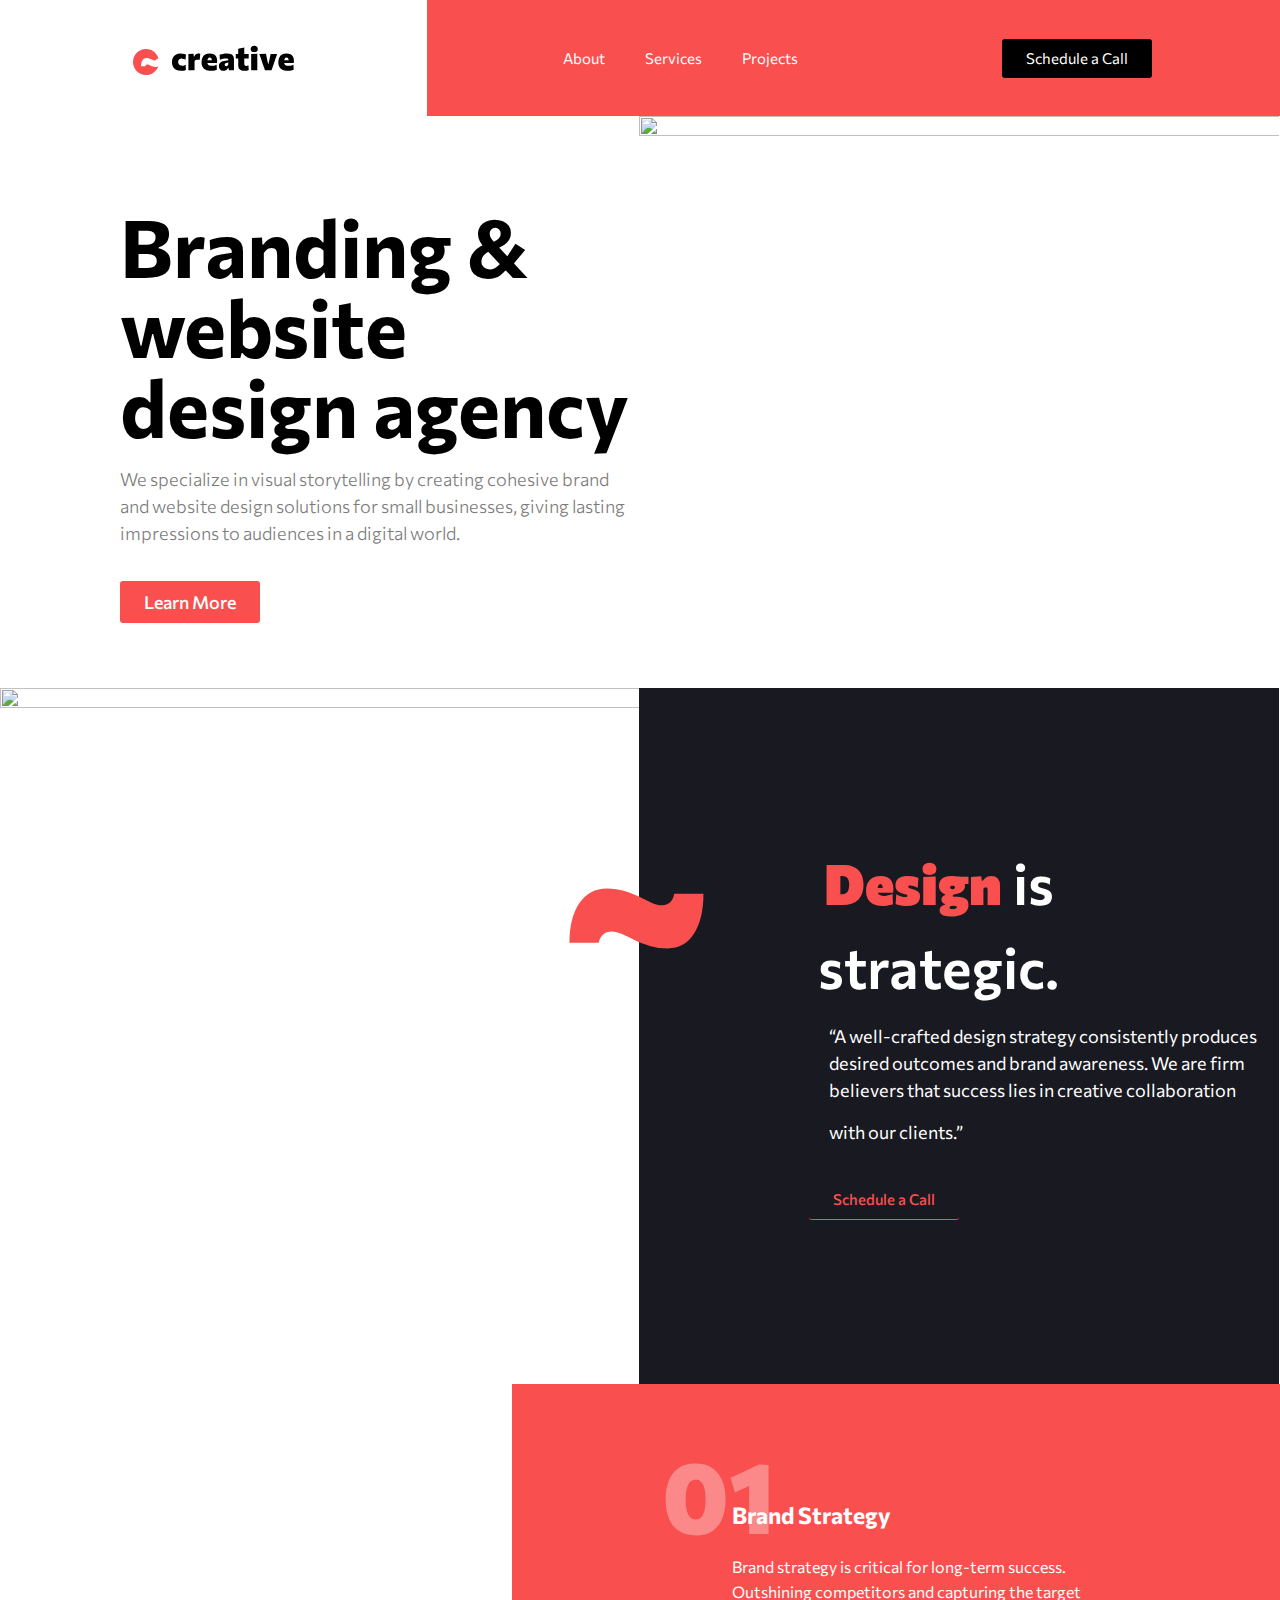
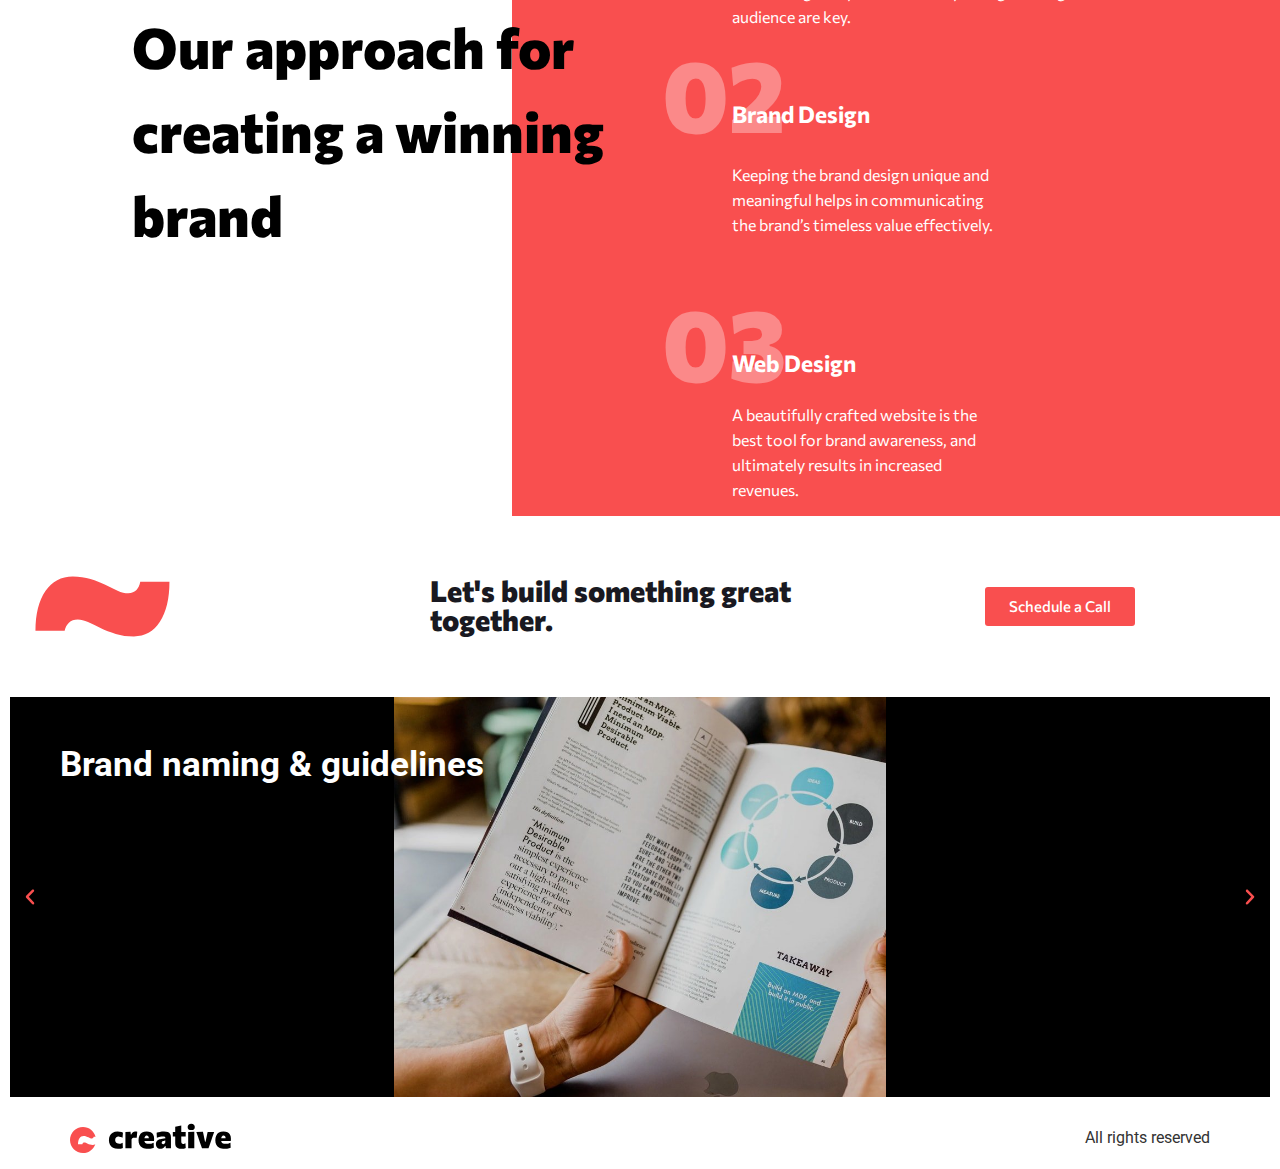
==== index.html @ 2234575d "Figma to WP" ====
<!doctype html>
<html lang="en-US">

<!-- Mirrored from creative.pulseglint.com/ by HTTrack Website Copier/3.x [XR&CO'2014], Mon, 25 Nov 2024 12:43:26 GMT -->
<!-- Added by HTTrack --><meta http-equiv="content-type" content="text/html;charset=UTF-8" /><!-- /Added by HTTrack -->
<head>
	<meta charset="UTF-8">
	<meta name="viewport" content="width=device-width, initial-scale=1">
	<link rel="profile" href="https://gmpg.org/xfn/11">
	<title>Creative</title>
<meta name='robots' content='max-image-preview:large' />
	<style>img:is([sizes="auto" i], [sizes^="auto," i]) { contain-intrinsic-size: 3000px 1500px }</style>
	<link rel="alternate" type="application/rss+xml" title="Creative &raquo; Feed" href="feed/index.html" />
<link rel="alternate" type="application/rss+xml" title="Creative &raquo; Comments Feed" href="comments/feed/index.html" />
<script>
window._wpemojiSettings = {"baseUrl":"https:\/\/s.w.org\/images\/core\/emoji\/15.0.3\/72x72\/","ext":".png","svgUrl":"https:\/\/s.w.org\/images\/core\/emoji\/15.0.3\/svg\/","svgExt":".svg","source":{"concatemoji":"https:\/\/creative.pulseglint.com\/wp-includes\/js\/wp-emoji-release.min.js?ver=6.7.1"}};
/*! This file is auto-generated */
!function(i,n){var o,s,e;function c(e){try{var t={supportTests:e,timestamp:(new Date).valueOf()};sessionStorage.setItem(o,JSON.stringify(t))}catch(e){}}function p(e,t,n){e.clearRect(0,0,e.canvas.width,e.canvas.height),e.fillText(t,0,0);var t=new Uint32Array(e.getImageData(0,0,e.canvas.width,e.canvas.height).data),r=(e.clearRect(0,0,e.canvas.width,e.canvas.height),e.fillText(n,0,0),new Uint32Array(e.getImageData(0,0,e.canvas.width,e.canvas.height).data));return t.every(function(e,t){return e===r[t]})}function u(e,t,n){switch(t){case"flag":return n(e,"\ud83c\udff3\ufe0f\u200d\u26a7\ufe0f","\ud83c\udff3\ufe0f\u200b\u26a7\ufe0f")?!1:!n(e,"\ud83c\uddfa\ud83c\uddf3","\ud83c\uddfa\u200b\ud83c\uddf3")&&!n(e,"\ud83c\udff4\udb40\udc67\udb40\udc62\udb40\udc65\udb40\udc6e\udb40\udc67\udb40\udc7f","\ud83c\udff4\u200b\udb40\udc67\u200b\udb40\udc62\u200b\udb40\udc65\u200b\udb40\udc6e\u200b\udb40\udc67\u200b\udb40\udc7f");case"emoji":return!n(e,"\ud83d\udc26\u200d\u2b1b","\ud83d\udc26\u200b\u2b1b")}return!1}function f(e,t,n){var r="undefined"!=typeof WorkerGlobalScope&&self instanceof WorkerGlobalScope?new OffscreenCanvas(300,150):i.createElement("canvas"),a=r.getContext("2d",{willReadFrequently:!0}),o=(a.textBaseline="top",a.font="600 32px Arial",{});return e.forEach(function(e){o[e]=t(a,e,n)}),o}function t(e){var t=i.createElement("script");t.src=e,t.defer=!0,i.head.appendChild(t)}"undefined"!=typeof Promise&&(o="wpEmojiSettingsSupports",s=["flag","emoji"],n.supports={everything:!0,everythingExceptFlag:!0},e=new Promise(function(e){i.addEventListener("DOMContentLoaded",e,{once:!0})}),new Promise(function(t){var n=function(){try{var e=JSON.parse(sessionStorage.getItem(o));if("object"==typeof e&&"number"==typeof e.timestamp&&(new Date).valueOf()<e.timestamp+604800&&"object"==typeof e.supportTests)return e.supportTests}catch(e){}return null}();if(!n){if("undefined"!=typeof Worker&&"undefined"!=typeof OffscreenCanvas&&"undefined"!=typeof URL&&URL.createObjectURL&&"undefined"!=typeof Blob)try{var e="postMessage("+f.toString()+"("+[JSON.stringify(s),u.toString(),p.toString()].join(",")+"));",r=new Blob([e],{type:"text/javascript"}),a=new Worker(URL.createObjectURL(r),{name:"wpTestEmojiSupports"});return void(a.onmessage=function(e){c(n=e.data),a.terminate(),t(n)})}catch(e){}c(n=f(s,u,p))}t(n)}).then(function(e){for(var t in e)n.supports[t]=e[t],n.supports.everything=n.supports.everything&&n.supports[t],"flag"!==t&&(n.supports.everythingExceptFlag=n.supports.everythingExceptFlag&&n.supports[t]);n.supports.everythingExceptFlag=n.supports.everythingExceptFlag&&!n.supports.flag,n.DOMReady=!1,n.readyCallback=function(){n.DOMReady=!0}}).then(function(){return e}).then(function(){var e;n.supports.everything||(n.readyCallback(),(e=n.source||{}).concatemoji?t(e.concatemoji):e.wpemoji&&e.twemoji&&(t(e.twemoji),t(e.wpemoji)))}))}((window,document),window._wpemojiSettings);
</script>
<style id='wp-emoji-styles-inline-css'>

	img.wp-smiley, img.emoji {
		display: inline !important;
		border: none !important;
		box-shadow: none !important;
		height: 1em !important;
		width: 1em !important;
		margin: 0 0.07em !important;
		vertical-align: -0.1em !important;
		background: none !important;
		padding: 0 !important;
	}
</style>
<style id='classic-theme-styles-inline-css'>
/*! This file is auto-generated */
.wp-block-button__link{color:#fff;background-color:#32373c;border-radius:9999px;box-shadow:none;text-decoration:none;padding:calc(.667em + 2px) calc(1.333em + 2px);font-size:1.125em}.wp-block-file__button{background:#32373c;color:#fff;text-decoration:none}
</style>
<style id='global-styles-inline-css'>
:root{--wp--preset--aspect-ratio--square: 1;--wp--preset--aspect-ratio--4-3: 4/3;--wp--preset--aspect-ratio--3-4: 3/4;--wp--preset--aspect-ratio--3-2: 3/2;--wp--preset--aspect-ratio--2-3: 2/3;--wp--preset--aspect-ratio--16-9: 16/9;--wp--preset--aspect-ratio--9-16: 9/16;--wp--preset--color--black: #000000;--wp--preset--color--cyan-bluish-gray: #abb8c3;--wp--preset--color--white: #ffffff;--wp--preset--color--pale-pink: #f78da7;--wp--preset--color--vivid-red: #cf2e2e;--wp--preset--color--luminous-vivid-orange: #ff6900;--wp--preset--color--luminous-vivid-amber: #fcb900;--wp--preset--color--light-green-cyan: #7bdcb5;--wp--preset--color--vivid-green-cyan: #00d084;--wp--preset--color--pale-cyan-blue: #8ed1fc;--wp--preset--color--vivid-cyan-blue: #0693e3;--wp--preset--color--vivid-purple: #9b51e0;--wp--preset--gradient--vivid-cyan-blue-to-vivid-purple: linear-gradient(135deg,rgba(6,147,227,1) 0%,rgb(155,81,224) 100%);--wp--preset--gradient--light-green-cyan-to-vivid-green-cyan: linear-gradient(135deg,rgb(122,220,180) 0%,rgb(0,208,130) 100%);--wp--preset--gradient--luminous-vivid-amber-to-luminous-vivid-orange: linear-gradient(135deg,rgba(252,185,0,1) 0%,rgba(255,105,0,1) 100%);--wp--preset--gradient--luminous-vivid-orange-to-vivid-red: linear-gradient(135deg,rgba(255,105,0,1) 0%,rgb(207,46,46) 100%);--wp--preset--gradient--very-light-gray-to-cyan-bluish-gray: linear-gradient(135deg,rgb(238,238,238) 0%,rgb(169,184,195) 100%);--wp--preset--gradient--cool-to-warm-spectrum: linear-gradient(135deg,rgb(74,234,220) 0%,rgb(151,120,209) 20%,rgb(207,42,186) 40%,rgb(238,44,130) 60%,rgb(251,105,98) 80%,rgb(254,248,76) 100%);--wp--preset--gradient--blush-light-purple: linear-gradient(135deg,rgb(255,206,236) 0%,rgb(152,150,240) 100%);--wp--preset--gradient--blush-bordeaux: linear-gradient(135deg,rgb(254,205,165) 0%,rgb(254,45,45) 50%,rgb(107,0,62) 100%);--wp--preset--gradient--luminous-dusk: linear-gradient(135deg,rgb(255,203,112) 0%,rgb(199,81,192) 50%,rgb(65,88,208) 100%);--wp--preset--gradient--pale-ocean: linear-gradient(135deg,rgb(255,245,203) 0%,rgb(182,227,212) 50%,rgb(51,167,181) 100%);--wp--preset--gradient--electric-grass: linear-gradient(135deg,rgb(202,248,128) 0%,rgb(113,206,126) 100%);--wp--preset--gradient--midnight: linear-gradient(135deg,rgb(2,3,129) 0%,rgb(40,116,252) 100%);--wp--preset--font-size--small: 13px;--wp--preset--font-size--medium: 20px;--wp--preset--font-size--large: 36px;--wp--preset--font-size--x-large: 42px;--wp--preset--spacing--20: 0.44rem;--wp--preset--spacing--30: 0.67rem;--wp--preset--spacing--40: 1rem;--wp--preset--spacing--50: 1.5rem;--wp--preset--spacing--60: 2.25rem;--wp--preset--spacing--70: 3.38rem;--wp--preset--spacing--80: 5.06rem;--wp--preset--shadow--natural: 6px 6px 9px rgba(0, 0, 0, 0.2);--wp--preset--shadow--deep: 12px 12px 50px rgba(0, 0, 0, 0.4);--wp--preset--shadow--sharp: 6px 6px 0px rgba(0, 0, 0, 0.2);--wp--preset--shadow--outlined: 6px 6px 0px -3px rgba(255, 255, 255, 1), 6px 6px rgba(0, 0, 0, 1);--wp--preset--shadow--crisp: 6px 6px 0px rgba(0, 0, 0, 1);}:where(.is-layout-flex){gap: 0.5em;}:where(.is-layout-grid){gap: 0.5em;}body .is-layout-flex{display: flex;}.is-layout-flex{flex-wrap: wrap;align-items: center;}.is-layout-flex > :is(*, div){margin: 0;}body .is-layout-grid{display: grid;}.is-layout-grid > :is(*, div){margin: 0;}:where(.wp-block-columns.is-layout-flex){gap: 2em;}:where(.wp-block-columns.is-layout-grid){gap: 2em;}:where(.wp-block-post-template.is-layout-flex){gap: 1.25em;}:where(.wp-block-post-template.is-layout-grid){gap: 1.25em;}.has-black-color{color: var(--wp--preset--color--black) !important;}.has-cyan-bluish-gray-color{color: var(--wp--preset--color--cyan-bluish-gray) !important;}.has-white-color{color: var(--wp--preset--color--white) !important;}.has-pale-pink-color{color: var(--wp--preset--color--pale-pink) !important;}.has-vivid-red-color{color: var(--wp--preset--color--vivid-red) !important;}.has-luminous-vivid-orange-color{color: var(--wp--preset--color--luminous-vivid-orange) !important;}.has-luminous-vivid-amber-color{color: var(--wp--preset--color--luminous-vivid-amber) !important;}.has-light-green-cyan-color{color: var(--wp--preset--color--light-green-cyan) !important;}.has-vivid-green-cyan-color{color: var(--wp--preset--color--vivid-green-cyan) !important;}.has-pale-cyan-blue-color{color: var(--wp--preset--color--pale-cyan-blue) !important;}.has-vivid-cyan-blue-color{color: var(--wp--preset--color--vivid-cyan-blue) !important;}.has-vivid-purple-color{color: var(--wp--preset--color--vivid-purple) !important;}.has-black-background-color{background-color: var(--wp--preset--color--black) !important;}.has-cyan-bluish-gray-background-color{background-color: var(--wp--preset--color--cyan-bluish-gray) !important;}.has-white-background-color{background-color: var(--wp--preset--color--white) !important;}.has-pale-pink-background-color{background-color: var(--wp--preset--color--pale-pink) !important;}.has-vivid-red-background-color{background-color: var(--wp--preset--color--vivid-red) !important;}.has-luminous-vivid-orange-background-color{background-color: var(--wp--preset--color--luminous-vivid-orange) !important;}.has-luminous-vivid-amber-background-color{background-color: var(--wp--preset--color--luminous-vivid-amber) !important;}.has-light-green-cyan-background-color{background-color: var(--wp--preset--color--light-green-cyan) !important;}.has-vivid-green-cyan-background-color{background-color: var(--wp--preset--color--vivid-green-cyan) !important;}.has-pale-cyan-blue-background-color{background-color: var(--wp--preset--color--pale-cyan-blue) !important;}.has-vivid-cyan-blue-background-color{background-color: var(--wp--preset--color--vivid-cyan-blue) !important;}.has-vivid-purple-background-color{background-color: var(--wp--preset--color--vivid-purple) !important;}.has-black-border-color{border-color: var(--wp--preset--color--black) !important;}.has-cyan-bluish-gray-border-color{border-color: var(--wp--preset--color--cyan-bluish-gray) !important;}.has-white-border-color{border-color: var(--wp--preset--color--white) !important;}.has-pale-pink-border-color{border-color: var(--wp--preset--color--pale-pink) !important;}.has-vivid-red-border-color{border-color: var(--wp--preset--color--vivid-red) !important;}.has-luminous-vivid-orange-border-color{border-color: var(--wp--preset--color--luminous-vivid-orange) !important;}.has-luminous-vivid-amber-border-color{border-color: var(--wp--preset--color--luminous-vivid-amber) !important;}.has-light-green-cyan-border-color{border-color: var(--wp--preset--color--light-green-cyan) !important;}.has-vivid-green-cyan-border-color{border-color: var(--wp--preset--color--vivid-green-cyan) !important;}.has-pale-cyan-blue-border-color{border-color: var(--wp--preset--color--pale-cyan-blue) !important;}.has-vivid-cyan-blue-border-color{border-color: var(--wp--preset--color--vivid-cyan-blue) !important;}.has-vivid-purple-border-color{border-color: var(--wp--preset--color--vivid-purple) !important;}.has-vivid-cyan-blue-to-vivid-purple-gradient-background{background: var(--wp--preset--gradient--vivid-cyan-blue-to-vivid-purple) !important;}.has-light-green-cyan-to-vivid-green-cyan-gradient-background{background: var(--wp--preset--gradient--light-green-cyan-to-vivid-green-cyan) !important;}.has-luminous-vivid-amber-to-luminous-vivid-orange-gradient-background{background: var(--wp--preset--gradient--luminous-vivid-amber-to-luminous-vivid-orange) !important;}.has-luminous-vivid-orange-to-vivid-red-gradient-background{background: var(--wp--preset--gradient--luminous-vivid-orange-to-vivid-red) !important;}.has-very-light-gray-to-cyan-bluish-gray-gradient-background{background: var(--wp--preset--gradient--very-light-gray-to-cyan-bluish-gray) !important;}.has-cool-to-warm-spectrum-gradient-background{background: var(--wp--preset--gradient--cool-to-warm-spectrum) !important;}.has-blush-light-purple-gradient-background{background: var(--wp--preset--gradient--blush-light-purple) !important;}.has-blush-bordeaux-gradient-background{background: var(--wp--preset--gradient--blush-bordeaux) !important;}.has-luminous-dusk-gradient-background{background: var(--wp--preset--gradient--luminous-dusk) !important;}.has-pale-ocean-gradient-background{background: var(--wp--preset--gradient--pale-ocean) !important;}.has-electric-grass-gradient-background{background: var(--wp--preset--gradient--electric-grass) !important;}.has-midnight-gradient-background{background: var(--wp--preset--gradient--midnight) !important;}.has-small-font-size{font-size: var(--wp--preset--font-size--small) !important;}.has-medium-font-size{font-size: var(--wp--preset--font-size--medium) !important;}.has-large-font-size{font-size: var(--wp--preset--font-size--large) !important;}.has-x-large-font-size{font-size: var(--wp--preset--font-size--x-large) !important;}
:where(.wp-block-post-template.is-layout-flex){gap: 1.25em;}:where(.wp-block-post-template.is-layout-grid){gap: 1.25em;}
:where(.wp-block-columns.is-layout-flex){gap: 2em;}:where(.wp-block-columns.is-layout-grid){gap: 2em;}
:root :where(.wp-block-pullquote){font-size: 1.5em;line-height: 1.6;}
</style>
<link rel='stylesheet' id='hello-elementor-css' href='wp-content/themes/hello-elementor/style.minb12b.css?ver=3.1.1' media='all' />
<link rel='stylesheet' id='hello-elementor-theme-style-css' href='wp-content/themes/hello-elementor/theme.minb12b.css?ver=3.1.1' media='all' />
<link rel='stylesheet' id='hello-elementor-header-footer-css' href='wp-content/themes/hello-elementor/header-footer.minb12b.css?ver=3.1.1' media='all' />
<link rel='stylesheet' id='elementor-frontend-css' href='wp-content/plugins/elementor/assets/css/frontend.min5422.css?ver=3.25.9' media='all' />
<link rel='stylesheet' id='elementor-post-60-css' href='wp-content/uploads/elementor/css/post-606d0a.css?ver=1732211623' media='all' />
<link rel='stylesheet' id='widget-image-css' href='wp-content/plugins/elementor/assets/css/widget-image.min5422.css?ver=3.25.9' media='all' />
<link rel='stylesheet' id='widget-nav-menu-css' href='wp-content/plugins/elementor-pro/assets/css/widget-nav-menu.min401f.css?ver=3.25.4' media='all' />
<link rel='stylesheet' id='swiper-css' href='wp-content/plugins/elementor/assets/lib/swiper/v8/css/swiper.min94a4.css?ver=8.4.5' media='all' />
<link rel='stylesheet' id='e-swiper-css' href='wp-content/plugins/elementor/assets/css/conditionals/e-swiper.min5422.css?ver=3.25.9' media='all' />
<link rel='stylesheet' id='e-popup-style-css' href='wp-content/plugins/elementor-pro/assets/css/conditionals/popup.min401f.css?ver=3.25.4' media='all' />
<link rel='stylesheet' id='widget-heading-css' href='wp-content/plugins/elementor/assets/css/widget-heading.min5422.css?ver=3.25.9' media='all' />
<link rel='stylesheet' id='widget-text-editor-css' href='wp-content/plugins/elementor/assets/css/widget-text-editor.min5422.css?ver=3.25.9' media='all' />
<link rel='stylesheet' id='widget-slides-css' href='wp-content/plugins/elementor-pro/assets/css/widget-slides.min401f.css?ver=3.25.4' media='all' />
<link rel='stylesheet' id='elementor-post-39-css' href='wp-content/uploads/elementor/css/post-39023c.css?ver=1732222568' media='all' />
<link rel='stylesheet' id='elementor-post-61-css' href='wp-content/uploads/elementor/css/post-611e9f.css?ver=1732223545' media='all' />
<link rel='stylesheet' id='google-fonts-1-css' href='https://fonts.googleapis.com/css?family=Roboto%3A100%2C100italic%2C200%2C200italic%2C300%2C300italic%2C400%2C400italic%2C500%2C500italic%2C600%2C600italic%2C700%2C700italic%2C800%2C800italic%2C900%2C900italic%7CRoboto+Slab%3A100%2C100italic%2C200%2C200italic%2C300%2C300italic%2C400%2C400italic%2C500%2C500italic%2C600%2C600italic%2C700%2C700italic%2C800%2C800italic%2C900%2C900italic%7CCommissioner%3A100%2C100italic%2C200%2C200italic%2C300%2C300italic%2C400%2C400italic%2C500%2C500italic%2C600%2C600italic%2C700%2C700italic%2C800%2C800italic%2C900%2C900italic&amp;display=swap&amp;ver=6.7.1' media='all' />
<link rel="preconnect" href="https://fonts.gstatic.com/" crossorigin><script src="wp-includes/js/jquery/jquery.minf43b.js?ver=3.7.1" id="jquery-core-js"></script>
<script src="wp-includes/js/jquery/jquery-migrate.min5589.js?ver=3.4.1" id="jquery-migrate-js"></script>
<link rel="https://api.w.org/" href="wp-json/index.html" /><link rel="alternate" title="JSON" type="application/json" href="wp-json/wp/v2/pages/39.json" /><link rel="EditURI" type="application/rsd+xml" title="RSD" href="xmlrpc0db0.php?rsd" />
<meta name="generator" content="WordPress 6.7.1" />
<link rel="canonical" href="index.html" />
<link rel='shortlink' href='index.html' />
<link rel="alternate" title="oEmbed (JSON)" type="application/json+oembed" href="wp-json/oembed/1.0/embed94f9.json?url=https%3A%2F%2Fcreative.pulseglint.com%2F" />
<link rel="alternate" title="oEmbed (XML)" type="text/xml+oembed" href="wp-json/oembed/1.0/embed1c66?url=https%3A%2F%2Fcreative.pulseglint.com%2F&amp;format=xml" />
<meta name="generator" content="Elementor 3.25.9; features: e_font_icon_svg, additional_custom_breakpoints, e_optimized_control_loading, e_element_cache; settings: css_print_method-external, google_font-enabled, font_display-swap">
			<style>
				.e-con.e-parent:nth-of-type(n+4):not(.e-lazyloaded):not(.e-no-lazyload),
				.e-con.e-parent:nth-of-type(n+4):not(.e-lazyloaded):not(.e-no-lazyload) * {
					background-image: none !important;
				}
				@media screen and (max-height: 1024px) {
					.e-con.e-parent:nth-of-type(n+3):not(.e-lazyloaded):not(.e-no-lazyload),
					.e-con.e-parent:nth-of-type(n+3):not(.e-lazyloaded):not(.e-no-lazyload) * {
						background-image: none !important;
					}
				}
				@media screen and (max-height: 640px) {
					.e-con.e-parent:nth-of-type(n+2):not(.e-lazyloaded):not(.e-no-lazyload),
					.e-con.e-parent:nth-of-type(n+2):not(.e-lazyloaded):not(.e-no-lazyload) * {
						background-image: none !important;
					}
				}
			</style>
			</head>
<body class="home page-template page-template-elementor_header_footer page page-id-39 wp-custom-logo elementor-default elementor-template-full-width elementor-kit-60 elementor-page elementor-page-39">


<a class="skip-link screen-reader-text" href="#content">Skip to content</a>

		<div data-elementor-type="header" data-elementor-id="61" class="elementor elementor-61 elementor-location-header" data-elementor-post-type="elementor_library">
					<section class="elementor-section elementor-top-section elementor-element elementor-element-f22b32c elementor-section-full_width elementor-section-height-default elementor-section-height-default" data-id="f22b32c" data-element_type="section">
						<div class="elementor-container elementor-column-gap-custom">
					<div class="elementor-column elementor-col-33 elementor-top-column elementor-element elementor-element-cc2f350" data-id="cc2f350" data-element_type="column">
			<div class="elementor-widget-wrap elementor-element-populated">
						<div class="elementor-element elementor-element-dc8fb97 elementor-widget-mobile__width-initial elementor-widget elementor-widget-theme-site-logo elementor-widget-image" data-id="dc8fb97" data-element_type="widget" data-widget_type="theme-site-logo.default">
				<div class="elementor-widget-container">
									<a href="index.html">
			<img width="161" height="30" src="wp-content/uploads/2024/11/logo.svg" class="attachment-large size-large wp-image-29" alt="" />				</a>
									</div>
				</div>
					</div>
		</div>
				<div class="elementor-column elementor-col-33 elementor-top-column elementor-element elementor-element-1e50c5a" data-id="1e50c5a" data-element_type="column" data-settings="{&quot;background_background&quot;:&quot;classic&quot;}">
			<div class="elementor-widget-wrap elementor-element-populated">
						<div class="elementor-element elementor-element-e5cf0bf elementor-nav-menu__align-end elementor-nav-menu--dropdown-tablet elementor-nav-menu__text-align-aside elementor-nav-menu--toggle elementor-nav-menu--burger elementor-widget elementor-widget-nav-menu" data-id="e5cf0bf" data-element_type="widget" data-settings="{&quot;layout&quot;:&quot;horizontal&quot;,&quot;submenu_icon&quot;:{&quot;value&quot;:&quot;&lt;svg class=\&quot;e-font-icon-svg e-fas-caret-down\&quot; viewBox=\&quot;0 0 320 512\&quot; xmlns=\&quot;http:\/\/www.w3.org\/2000\/svg\&quot;&gt;&lt;path d=\&quot;M31.3 192h257.3c17.8 0 26.7 21.5 14.1 34.1L174.1 354.8c-7.8 7.8-20.5 7.8-28.3 0L17.2 226.1C4.6 213.5 13.5 192 31.3 192z\&quot;&gt;&lt;\/path&gt;&lt;\/svg&gt;&quot;,&quot;library&quot;:&quot;fa-solid&quot;},&quot;toggle&quot;:&quot;burger&quot;}" data-widget_type="nav-menu.default">
				<div class="elementor-widget-container">
						<nav aria-label="Menu" class="elementor-nav-menu--main elementor-nav-menu__container elementor-nav-menu--layout-horizontal e--pointer-none">
				<ul id="menu-1-e5cf0bf" class="elementor-nav-menu"><li class="menu-item menu-item-type-custom menu-item-object-custom current-menu-item current_page_item menu-item-home menu-item-17"><a href="index.html" aria-current="page" class="elementor-item elementor-item-active">About</a></li>
<li class="menu-item menu-item-type-custom menu-item-object-custom current-menu-item current_page_item menu-item-home menu-item-18"><a href="index.html" aria-current="page" class="elementor-item elementor-item-active">Services</a></li>
<li class="menu-item menu-item-type-custom menu-item-object-custom current-menu-item current_page_item menu-item-home menu-item-19"><a href="index.html" aria-current="page" class="elementor-item elementor-item-active">Projects</a></li>
</ul>			</nav>
					<div class="elementor-menu-toggle" role="button" tabindex="0" aria-label="Menu Toggle" aria-expanded="false">
			<svg aria-hidden="true" role="presentation" class="elementor-menu-toggle__icon--open e-font-icon-svg e-eicon-menu-bar" viewBox="0 0 1000 1000" xmlns="http://www.w3.org/2000/svg"><path d="M104 333H896C929 333 958 304 958 271S929 208 896 208H104C71 208 42 237 42 271S71 333 104 333ZM104 583H896C929 583 958 554 958 521S929 458 896 458H104C71 458 42 487 42 521S71 583 104 583ZM104 833H896C929 833 958 804 958 771S929 708 896 708H104C71 708 42 737 42 771S71 833 104 833Z"></path></svg><svg aria-hidden="true" role="presentation" class="elementor-menu-toggle__icon--close e-font-icon-svg e-eicon-close" viewBox="0 0 1000 1000" xmlns="http://www.w3.org/2000/svg"><path d="M742 167L500 408 258 167C246 154 233 150 217 150 196 150 179 158 167 167 154 179 150 196 150 212 150 229 154 242 171 254L408 500 167 742C138 771 138 800 167 829 196 858 225 858 254 829L496 587 738 829C750 842 767 846 783 846 800 846 817 842 829 829 842 817 846 804 846 783 846 767 842 750 829 737L588 500 833 258C863 229 863 200 833 171 804 137 775 137 742 167Z"></path></svg>			<span class="elementor-screen-only">Menu</span>
		</div>
					<nav class="elementor-nav-menu--dropdown elementor-nav-menu__container" aria-hidden="true">
				<ul id="menu-2-e5cf0bf" class="elementor-nav-menu"><li class="menu-item menu-item-type-custom menu-item-object-custom current-menu-item current_page_item menu-item-home menu-item-17"><a href="index.html" aria-current="page" class="elementor-item elementor-item-active" tabindex="-1">About</a></li>
<li class="menu-item menu-item-type-custom menu-item-object-custom current-menu-item current_page_item menu-item-home menu-item-18"><a href="index.html" aria-current="page" class="elementor-item elementor-item-active" tabindex="-1">Services</a></li>
<li class="menu-item menu-item-type-custom menu-item-object-custom current-menu-item current_page_item menu-item-home menu-item-19"><a href="index.html" aria-current="page" class="elementor-item elementor-item-active" tabindex="-1">Projects</a></li>
</ul>			</nav>
				</div>
				</div>
					</div>
		</div>
				<div class="elementor-column elementor-col-33 elementor-top-column elementor-element elementor-element-361c68e" data-id="361c68e" data-element_type="column" data-settings="{&quot;background_background&quot;:&quot;classic&quot;}">
			<div class="elementor-widget-wrap elementor-element-populated">
						<div class="elementor-element elementor-element-3f8f61c elementor-align-center elementor-widget elementor-widget-button" data-id="3f8f61c" data-element_type="widget" data-widget_type="button.default">
				<div class="elementor-widget-container">
							<div class="elementor-button-wrapper">
					<a class="elementor-button elementor-button-link elementor-size-sm" href="#">
						<span class="elementor-button-content-wrapper">
									<span class="elementor-button-text">Schedule a Call</span>
					</span>
					</a>
				</div>
						</div>
				</div>
					</div>
		</div>
					</div>
		</section>
				</div>
				<div data-elementor-type="wp-page" data-elementor-id="39" class="elementor elementor-39" data-elementor-post-type="page">
						<section class="elementor-section elementor-top-section elementor-element elementor-element-10b9bbb elementor-section-full_width elementor-section-height-default elementor-section-height-default" data-id="10b9bbb" data-element_type="section">
						<div class="elementor-container elementor-column-gap-default">
					<div class="elementor-column elementor-col-100 elementor-top-column elementor-element elementor-element-0adec98" data-id="0adec98" data-element_type="column">
			<div class="elementor-widget-wrap elementor-element-populated">
						<section class="elementor-section elementor-inner-section elementor-element elementor-element-d90af85 elementor-section-full_width elementor-section-height-default elementor-section-height-default" data-id="d90af85" data-element_type="section">
						<div class="elementor-container elementor-column-gap-default">
					<div class="elementor-column elementor-col-50 elementor-inner-column elementor-element elementor-element-d81ebce" data-id="d81ebce" data-element_type="column">
			<div class="elementor-widget-wrap elementor-element-populated">
						<div class="elementor-element elementor-element-59021e0 elementor-widget__width-initial elementor-widget elementor-widget-heading" data-id="59021e0" data-element_type="widget" data-widget_type="heading.default">
				<div class="elementor-widget-container">
			<h1 class="elementor-heading-title elementor-size-default">Branding &amp; website design 
agency</h1>		</div>
				</div>
				<div class="elementor-element elementor-element-e416f90 elementor-widget elementor-widget-text-editor" data-id="e416f90" data-element_type="widget" data-widget_type="text-editor.default">
				<div class="elementor-widget-container">
							<p>We specialize in visual storytelling by creating cohesive brand and website design solutions for small businesses, giving lasting impressions to audiences in a digital world.</p>						</div>
				</div>
				<div class="elementor-element elementor-element-b7150c9 elementor-widget elementor-widget-button" data-id="b7150c9" data-element_type="widget" data-widget_type="button.default">
				<div class="elementor-widget-container">
							<div class="elementor-button-wrapper">
					<a class="elementor-button elementor-button-link elementor-size-sm" href="#">
						<span class="elementor-button-content-wrapper">
									<span class="elementor-button-text">Learn More</span>
					</span>
					</a>
				</div>
						</div>
				</div>
					</div>
		</div>
				<div class="elementor-column elementor-col-50 elementor-inner-column elementor-element elementor-element-0a68642" data-id="0a68642" data-element_type="column">
			<div class="elementor-widget-wrap elementor-element-populated">
						<div class="elementor-element elementor-element-ad9c7ef elementor-widget__width-inherit elementor-widget elementor-widget-image" data-id="ad9c7ef" data-element_type="widget" data-widget_type="image.default">
				<div class="elementor-widget-container">
													<img fetchpriority="high" decoding="async" width="895" height="800" src="wp-content/uploads/2024/11/image-hero.jpg" class="attachment-full size-full wp-image-20" alt="" srcset="https://creative.pulseglint.com/wp-content/uploads/2024/11/image-hero.jpg 895w, https://creative.pulseglint.com/wp-content/uploads/2024/11/image-hero-300x268.jpg 300w, https://creative.pulseglint.com/wp-content/uploads/2024/11/image-hero-768x686.jpg 768w" sizes="(max-width: 895px) 100vw, 895px" />													</div>
				</div>
					</div>
		</div>
					</div>
		</section>
					</div>
		</div>
					</div>
		</section>
				<section class="elementor-section elementor-top-section elementor-element elementor-element-e15ae22 elementor-section-full_width elementor-section-height-default elementor-section-height-default" data-id="e15ae22" data-element_type="section">
						<div class="elementor-container elementor-column-gap-default">
					<div class="elementor-column elementor-col-100 elementor-top-column elementor-element elementor-element-7285e09" data-id="7285e09" data-element_type="column">
			<div class="elementor-widget-wrap elementor-element-populated">
						<section class="elementor-section elementor-inner-section elementor-element elementor-element-669963e elementor-section-full_width elementor-section-height-default elementor-section-height-default" data-id="669963e" data-element_type="section">
						<div class="elementor-container elementor-column-gap-default">
					<div class="elementor-column elementor-col-50 elementor-inner-column elementor-element elementor-element-41791ea" data-id="41791ea" data-element_type="column">
			<div class="elementor-widget-wrap elementor-element-populated">
						<div class="elementor-element elementor-element-8b150c3 elementor-widget elementor-widget-image" data-id="8b150c3" data-element_type="widget" data-widget_type="image.default">
				<div class="elementor-widget-container">
													<img decoding="async" width="735" height="984" src="wp-content/uploads/2024/11/image-strategic.jpg" class="attachment-large size-large wp-image-24" alt="" srcset="https://creative.pulseglint.com/wp-content/uploads/2024/11/image-strategic.jpg 735w, https://creative.pulseglint.com/wp-content/uploads/2024/11/image-strategic-224x300.jpg 224w" sizes="(max-width: 735px) 100vw, 735px" />													</div>
				</div>
					</div>
		</div>
				<div class="elementor-column elementor-col-50 elementor-inner-column elementor-element elementor-element-d352840" data-id="d352840" data-element_type="column" data-settings="{&quot;background_background&quot;:&quot;classic&quot;}">
			<div class="elementor-widget-wrap elementor-element-populated">
						<div class="elementor-element elementor-element-18af3c6 elementor-widget__width-initial elementor-widget elementor-widget-image" data-id="18af3c6" data-element_type="widget" data-widget_type="image.default">
				<div class="elementor-widget-container">
													<img loading="lazy" decoding="async" width="135" height="61" src="wp-content/uploads/2024/11/bg-pattern-wave-red.svg" class="attachment-full size-full wp-image-25" alt="" />													</div>
				</div>
				<div class="elementor-element elementor-element-4d0419c elementor-widget__width-auto elementor-widget elementor-widget-text-editor" data-id="4d0419c" data-element_type="widget" data-widget_type="text-editor.default">
				<div class="elementor-widget-container">
							<p><strong><span style="color: #f94f4f;">Design</span></strong> <span style="color: #ffffff;">is </span><br /><span style="color: #ffffff;">strategic.</span></p>						</div>
				</div>
				<div class="elementor-element elementor-element-5c27c2f elementor-widget__width-inherit elementor-widget elementor-widget-text-editor" data-id="5c27c2f" data-element_type="widget" data-widget_type="text-editor.default">
				<div class="elementor-widget-container">
							<p><span style="color: #ffffff;">“A well-crafted design strategy consistently produces desired outcomes and brand awareness. We are firm believers that success lies in creative collaboration</span></p><p><span style="color: #ffffff;"> with </span><span style="color: #ffffff;">our clients.”</span></p>						</div>
				</div>
				<div class="elementor-element elementor-element-339372e elementor-align-left elementor-widget elementor-widget-button" data-id="339372e" data-element_type="widget" data-widget_type="button.default">
				<div class="elementor-widget-container">
							<div class="elementor-button-wrapper">
					<a class="elementor-button elementor-button-link elementor-size-sm" href="#">
						<span class="elementor-button-content-wrapper">
									<span class="elementor-button-text">Schedule a Call</span>
					</span>
					</a>
				</div>
						</div>
				</div>
					</div>
		</div>
					</div>
		</section>
					</div>
		</div>
					</div>
		</section>
				<section class="elementor-section elementor-top-section elementor-element elementor-element-1dd168c elementor-section-full_width elementor-section-height-default elementor-section-height-default" data-id="1dd168c" data-element_type="section" data-settings="{&quot;background_background&quot;:&quot;classic&quot;}">
						<div class="elementor-container elementor-column-gap-default">
					<div class="elementor-column elementor-col-100 elementor-top-column elementor-element elementor-element-01eb715" data-id="01eb715" data-element_type="column" data-settings="{&quot;background_background&quot;:&quot;classic&quot;}">
			<div class="elementor-widget-wrap elementor-element-populated">
						<section class="elementor-section elementor-inner-section elementor-element elementor-element-809fed0 elementor-section-full_width elementor-section-height-default elementor-section-height-default" data-id="809fed0" data-element_type="section" data-settings="{&quot;background_background&quot;:&quot;classic&quot;}">
						<div class="elementor-container elementor-column-gap-default">
					<div class="elementor-column elementor-col-50 elementor-inner-column elementor-element elementor-element-99567d7" data-id="99567d7" data-element_type="column" data-settings="{&quot;background_background&quot;:&quot;classic&quot;}">
			<div class="elementor-widget-wrap">
							</div>
		</div>
				<div class="elementor-column elementor-col-50 elementor-inner-column elementor-element elementor-element-1b79257" data-id="1b79257" data-element_type="column" data-settings="{&quot;background_background&quot;:&quot;classic&quot;}">
			<div class="elementor-widget-wrap elementor-element-populated">
						<div class="elementor-element elementor-element-b820aee elementor-widget elementor-widget-heading" data-id="b820aee" data-element_type="widget" data-widget_type="heading.default">
				<div class="elementor-widget-container">
			<h1 class="elementor-heading-title elementor-size-default">01</h1>		</div>
				</div>
				<div class="elementor-element elementor-element-f24982e elementor-widget elementor-widget-heading" data-id="f24982e" data-element_type="widget" data-widget_type="heading.default">
				<div class="elementor-widget-container">
			<h2 class="elementor-heading-title elementor-size-default">Brand Strategy</h2>		</div>
				</div>
				<div class="elementor-element elementor-element-e3ecd08 elementor-widget__width-initial elementor-widget elementor-widget-text-editor" data-id="e3ecd08" data-element_type="widget" data-widget_type="text-editor.default">
				<div class="elementor-widget-container">
							<p><span style="color: #ffffff;">Brand strategy is critical for long-term success. Outshining competitors and capturing the target audience are key.</span></p>						</div>
				</div>
					</div>
		</div>
					</div>
		</section>
				<section class="elementor-section elementor-inner-section elementor-element elementor-element-02304c8 elementor-section-full_width elementor-section-height-default elementor-section-height-default" data-id="02304c8" data-element_type="section">
						<div class="elementor-container elementor-column-gap-default">
					<div class="elementor-column elementor-col-50 elementor-inner-column elementor-element elementor-element-8bd1be8" data-id="8bd1be8" data-element_type="column">
			<div class="elementor-widget-wrap elementor-element-populated">
							</div>
		</div>
				<div class="elementor-column elementor-col-50 elementor-inner-column elementor-element elementor-element-0889f78" data-id="0889f78" data-element_type="column" data-settings="{&quot;background_background&quot;:&quot;classic&quot;}">
			<div class="elementor-widget-wrap elementor-element-populated">
						<div class="elementor-element elementor-element-181ad1e elementor-widget elementor-widget-heading" data-id="181ad1e" data-element_type="widget" data-widget_type="heading.default">
				<div class="elementor-widget-container">
			<h1 class="elementor-heading-title elementor-size-default">02</h1>		</div>
				</div>
				<div class="elementor-element elementor-element-2455f66 elementor-widget elementor-widget-heading" data-id="2455f66" data-element_type="widget" data-widget_type="heading.default">
				<div class="elementor-widget-container">
			<h2 class="elementor-heading-title elementor-size-default">Brand Design</h2>		</div>
				</div>
				<div class="elementor-element elementor-element-d3cc9ee elementor-widget elementor-widget-text-editor" data-id="d3cc9ee" data-element_type="widget" data-widget_type="text-editor.default">
				<div class="elementor-widget-container">
							<p><span style="color: #000000;">Our approach for </span><br /><span style="color: #000000;">creating a winning</span><br /><span style="color: #000000;">brand</span></p>						</div>
				</div>
				<div class="elementor-element elementor-element-b8a51f0 elementor-widget__width-initial elementor-widget elementor-widget-text-editor" data-id="b8a51f0" data-element_type="widget" data-widget_type="text-editor.default">
				<div class="elementor-widget-container">
							<p><span style="color: #ffffff;">Keeping the brand design unique and meaningful helps in communicating the brand’s timeless value effectively.</span></p>						</div>
				</div>
					</div>
		</div>
					</div>
		</section>
				<section class="elementor-section elementor-inner-section elementor-element elementor-element-ef210f2 elementor-section-full_width elementor-section-height-default elementor-section-height-default" data-id="ef210f2" data-element_type="section">
						<div class="elementor-container elementor-column-gap-default">
					<div class="elementor-column elementor-col-50 elementor-inner-column elementor-element elementor-element-0dc5c3b" data-id="0dc5c3b" data-element_type="column">
			<div class="elementor-widget-wrap">
							</div>
		</div>
				<div class="elementor-column elementor-col-50 elementor-inner-column elementor-element elementor-element-1d1f15f" data-id="1d1f15f" data-element_type="column" data-settings="{&quot;background_background&quot;:&quot;classic&quot;}">
			<div class="elementor-widget-wrap elementor-element-populated">
						<div class="elementor-element elementor-element-aa5d2a2 elementor-widget elementor-widget-heading" data-id="aa5d2a2" data-element_type="widget" data-widget_type="heading.default">
				<div class="elementor-widget-container">
			<h1 class="elementor-heading-title elementor-size-default">03</h1>		</div>
				</div>
				<div class="elementor-element elementor-element-406197e elementor-widget elementor-widget-heading" data-id="406197e" data-element_type="widget" data-widget_type="heading.default">
				<div class="elementor-widget-container">
			<h2 class="elementor-heading-title elementor-size-default">Web Design</h2>		</div>
				</div>
				<div class="elementor-element elementor-element-7320b33 elementor-widget__width-initial elementor-widget elementor-widget-text-editor" data-id="7320b33" data-element_type="widget" data-widget_type="text-editor.default">
				<div class="elementor-widget-container">
							<p><span style="color: #ffffff;">A beautifully crafted website is the best tool for brand awareness, and ultimately results in increased revenues. </span></p>						</div>
				</div>
					</div>
		</div>
					</div>
		</section>
					</div>
		</div>
					</div>
		</section>
				<section class="elementor-section elementor-top-section elementor-element elementor-element-3f0c47a elementor-section-full_width elementor-section-height-default elementor-section-height-default" data-id="3f0c47a" data-element_type="section">
						<div class="elementor-container elementor-column-gap-default">
					<div class="elementor-column elementor-col-100 elementor-top-column elementor-element elementor-element-ede303a" data-id="ede303a" data-element_type="column">
			<div class="elementor-widget-wrap elementor-element-populated">
						<section class="elementor-section elementor-inner-section elementor-element elementor-element-42186c6 elementor-section-full_width elementor-section-height-default elementor-section-height-default" data-id="42186c6" data-element_type="section">
						<div class="elementor-container elementor-column-gap-default">
					<div class="elementor-column elementor-col-33 elementor-inner-column elementor-element elementor-element-6cf197e" data-id="6cf197e" data-element_type="column">
			<div class="elementor-widget-wrap elementor-element-populated">
						<div class="elementor-element elementor-element-5a06198 elementor-widget elementor-widget-image" data-id="5a06198" data-element_type="widget" data-widget_type="image.default">
				<div class="elementor-widget-container">
													<img loading="lazy" decoding="async" width="135" height="61" src="wp-content/uploads/2024/11/bg-pattern-wave-red.svg" class="attachment-large size-large wp-image-25" alt="" />													</div>
				</div>
					</div>
		</div>
				<div class="elementor-column elementor-col-33 elementor-inner-column elementor-element elementor-element-2db80f7" data-id="2db80f7" data-element_type="column">
			<div class="elementor-widget-wrap elementor-element-populated">
						<div class="elementor-element elementor-element-595b9c4 elementor-widget elementor-widget-heading" data-id="595b9c4" data-element_type="widget" data-widget_type="heading.default">
				<div class="elementor-widget-container">
			<h2 class="elementor-heading-title elementor-size-default">Let's build something great together.</h2>		</div>
				</div>
					</div>
		</div>
				<div class="elementor-column elementor-col-33 elementor-inner-column elementor-element elementor-element-5a538a4" data-id="5a538a4" data-element_type="column">
			<div class="elementor-widget-wrap elementor-element-populated">
						<div class="elementor-element elementor-element-49a288e elementor-align-center elementor-widget elementor-widget-button" data-id="49a288e" data-element_type="widget" data-widget_type="button.default">
				<div class="elementor-widget-container">
							<div class="elementor-button-wrapper">
					<a class="elementor-button elementor-button-link elementor-size-sm" href="#">
						<span class="elementor-button-content-wrapper">
									<span class="elementor-button-text">Schedule a Call</span>
					</span>
					</a>
				</div>
						</div>
				</div>
					</div>
		</div>
					</div>
		</section>
					</div>
		</div>
					</div>
		</section>
				<section class="elementor-section elementor-top-section elementor-element elementor-element-4d99f61 elementor-section-full_width elementor-section-height-default elementor-section-height-default" data-id="4d99f61" data-element_type="section">
						<div class="elementor-container elementor-column-gap-default">
					<div class="elementor-column elementor-col-100 elementor-top-column elementor-element elementor-element-a7cfec1" data-id="a7cfec1" data-element_type="column">
			<div class="elementor-widget-wrap elementor-element-populated">
						<div class="elementor-element elementor-element-f77fdd0 elementor--h-position-left elementor--v-position-top elementor-arrows-position-inside elementor-widget elementor-widget-slides" data-id="f77fdd0" data-element_type="widget" data-settings="{&quot;navigation&quot;:&quot;arrows&quot;,&quot;autoplay&quot;:&quot;yes&quot;,&quot;pause_on_hover&quot;:&quot;yes&quot;,&quot;pause_on_interaction&quot;:&quot;yes&quot;,&quot;autoplay_speed&quot;:5000,&quot;infinite&quot;:&quot;yes&quot;,&quot;transition&quot;:&quot;slide&quot;,&quot;transition_speed&quot;:500}" data-widget_type="slides.default">
				<div class="elementor-widget-container">
					<div class="elementor-swiper">
			<div class="elementor-slides-wrapper elementor-main-swiper swiper" dir="ltr" data-animation="">
				<div class="swiper-wrapper elementor-slides">
										<div class="elementor-repeater-item-c989508 swiper-slide"><div class="swiper-slide-bg" role="img"></div><div class="swiper-slide-inner" ><div class="swiper-slide-contents"><div class="elementor-slide-heading">Brand naming & guidelines</div></div></div></div><div class="elementor-repeater-item-39bde0c swiper-slide"><div class="swiper-slide-bg" role="img"></div><div class="swiper-slide-inner" ><div class="swiper-slide-contents"><div class="elementor-slide-heading">Brand naming & guidelines</div></div></div></div><div class="elementor-repeater-item-75c7fc6 swiper-slide"><div class="swiper-slide-bg" role="img"></div><div class="swiper-slide-inner" ><div class="swiper-slide-contents"><div class="elementor-slide-heading">Brand naming & guidelines</div></div></div></div>				</div>
																				<div class="elementor-swiper-button elementor-swiper-button-prev" role="button" tabindex="0">
							<svg aria-hidden="true" class="e-font-icon-svg e-eicon-chevron-left" viewBox="0 0 1000 1000" xmlns="http://www.w3.org/2000/svg"><path d="M646 125C629 125 613 133 604 142L308 442C296 454 292 471 292 487 292 504 296 521 308 533L604 854C617 867 629 875 646 875 663 875 679 871 692 858 704 846 713 829 713 812 713 796 708 779 692 767L438 487 692 225C700 217 708 204 708 187 708 171 704 154 692 142 675 129 663 125 646 125Z"></path></svg>							<span class="elementor-screen-only">Previous slide</span>
						</div>
						<div class="elementor-swiper-button elementor-swiper-button-next" role="button" tabindex="0">
							<svg aria-hidden="true" class="e-font-icon-svg e-eicon-chevron-right" viewBox="0 0 1000 1000" xmlns="http://www.w3.org/2000/svg"><path d="M696 533C708 521 713 504 713 487 713 471 708 454 696 446L400 146C388 133 375 125 354 125 338 125 325 129 313 142 300 154 292 171 292 187 292 204 296 221 308 233L563 492 304 771C292 783 288 800 288 817 288 833 296 850 308 863 321 871 338 875 354 875 371 875 388 867 400 854L696 533Z"></path></svg>							<span class="elementor-screen-only">Next slide</span>
						</div>
												</div>
		</div>
				</div>
				</div>
					</div>
		</div>
					</div>
		</section>
				</div>
		<footer id="site-footer" class="site-footer dynamic-footer footer-has-copyright">
	<div class="footer-inner">
		<div class="site-branding show-logo">
							<div class="site-logo show">
					<a href="index.html" class="custom-logo-link" rel="home" aria-current="page"><img width="161" height="30" src="wp-content/uploads/2024/11/logo.svg" class="custom-logo" alt="Creative" decoding="async" /></a>				</div>
					</div>

		
					<div class="copyright show">
				<p>All rights reserved</p>
			</div>
			</div>
</footer>

			<script type='text/javascript'>
				const lazyloadRunObserver = () => {
					const lazyloadBackgrounds = document.querySelectorAll( `.e-con.e-parent:not(.e-lazyloaded)` );
					const lazyloadBackgroundObserver = new IntersectionObserver( ( entries ) => {
						entries.forEach( ( entry ) => {
							if ( entry.isIntersecting ) {
								let lazyloadBackground = entry.target;
								if( lazyloadBackground ) {
									lazyloadBackground.classList.add( 'e-lazyloaded' );
								}
								lazyloadBackgroundObserver.unobserve( entry.target );
							}
						});
					}, { rootMargin: '200px 0px 200px 0px' } );
					lazyloadBackgrounds.forEach( ( lazyloadBackground ) => {
						lazyloadBackgroundObserver.observe( lazyloadBackground );
					} );
				};
				const events = [
					'DOMContentLoaded',
					'elementor/lazyload/observe',
				];
				events.forEach( ( event ) => {
					document.addEventListener( event, lazyloadRunObserver );
				} );
			</script>
			<script src="wp-content/themes/hello-elementor/assets/js/hello-frontend.minb12b.js?ver=3.1.1" id="hello-theme-frontend-js"></script>
<script src="wp-content/plugins/elementor-pro/assets/lib/smartmenus/jquery.smartmenus.min1576.js?ver=1.2.1" id="smartmenus-js"></script>
<script src="wp-includes/js/imagesloaded.minbb93.js?ver=5.0.0" id="imagesloaded-js"></script>
<script src="wp-content/plugins/elementor-pro/assets/js/webpack-pro.runtime.min401f.js?ver=3.25.4" id="elementor-pro-webpack-runtime-js"></script>
<script src="wp-content/plugins/elementor/assets/js/webpack.runtime.min5422.js?ver=3.25.9" id="elementor-webpack-runtime-js"></script>
<script src="wp-content/plugins/elementor/assets/js/frontend-modules.min5422.js?ver=3.25.9" id="elementor-frontend-modules-js"></script>
<script src="wp-includes/js/dist/hooks.min4fdd.js?ver=4d63a3d491d11ffd8ac6" id="wp-hooks-js"></script>
<script src="wp-includes/js/dist/i18n.minc33c.js?ver=5e580eb46a90c2b997e6" id="wp-i18n-js"></script>
<script id="wp-i18n-js-after">
wp.i18n.setLocaleData( { 'text direction\u0004ltr': [ 'ltr' ] } );
</script>
<script id="elementor-pro-frontend-js-before">
var ElementorProFrontendConfig = {"ajaxurl":"https:\/\/creative.pulseglint.com\/wp-admin\/admin-ajax.php","nonce":"00db7bc9ba","urls":{"assets":"https:\/\/creative.pulseglint.com\/wp-content\/plugins\/elementor-pro\/assets\/","rest":"https:\/\/creative.pulseglint.com\/wp-json\/"},"settings":{"lazy_load_background_images":true},"popup":{"hasPopUps":false},"shareButtonsNetworks":{"facebook":{"title":"Facebook","has_counter":true},"twitter":{"title":"Twitter"},"linkedin":{"title":"LinkedIn","has_counter":true},"pinterest":{"title":"Pinterest","has_counter":true},"reddit":{"title":"Reddit","has_counter":true},"vk":{"title":"VK","has_counter":true},"odnoklassniki":{"title":"OK","has_counter":true},"tumblr":{"title":"Tumblr"},"digg":{"title":"Digg"},"skype":{"title":"Skype"},"stumbleupon":{"title":"StumbleUpon","has_counter":true},"mix":{"title":"Mix"},"telegram":{"title":"Telegram"},"pocket":{"title":"Pocket","has_counter":true},"xing":{"title":"XING","has_counter":true},"whatsapp":{"title":"WhatsApp"},"email":{"title":"Email"},"print":{"title":"Print"},"x-twitter":{"title":"X"},"threads":{"title":"Threads"}},"facebook_sdk":{"lang":"en_US","app_id":""},"lottie":{"defaultAnimationUrl":"https:\/\/creative.pulseglint.com\/wp-content\/plugins\/elementor-pro\/modules\/lottie\/assets\/animations\/default.json"}};
</script>
<script src="wp-content/plugins/elementor-pro/assets/js/frontend.min401f.js?ver=3.25.4" id="elementor-pro-frontend-js"></script>
<script src="wp-includes/js/jquery/ui/core.minb37e.js?ver=1.13.3" id="jquery-ui-core-js"></script>
<script id="elementor-frontend-js-before">
var elementorFrontendConfig = {"environmentMode":{"edit":false,"wpPreview":false,"isScriptDebug":false},"i18n":{"shareOnFacebook":"Share on Facebook","shareOnTwitter":"Share on Twitter","pinIt":"Pin it","download":"Download","downloadImage":"Download image","fullscreen":"Fullscreen","zoom":"Zoom","share":"Share","playVideo":"Play Video","previous":"Previous","next":"Next","close":"Close","a11yCarouselWrapperAriaLabel":"Carousel | Horizontal scrolling: Arrow Left & Right","a11yCarouselPrevSlideMessage":"Previous slide","a11yCarouselNextSlideMessage":"Next slide","a11yCarouselFirstSlideMessage":"This is the first slide","a11yCarouselLastSlideMessage":"This is the last slide","a11yCarouselPaginationBulletMessage":"Go to slide"},"is_rtl":false,"breakpoints":{"xs":0,"sm":480,"md":768,"lg":1025,"xl":1440,"xxl":1600},"responsive":{"breakpoints":{"mobile":{"label":"Mobile Portrait","value":767,"default_value":767,"direction":"max","is_enabled":true},"mobile_extra":{"label":"Mobile Landscape","value":880,"default_value":880,"direction":"max","is_enabled":false},"tablet":{"label":"Tablet Portrait","value":1024,"default_value":1024,"direction":"max","is_enabled":true},"tablet_extra":{"label":"Tablet Landscape","value":1200,"default_value":1200,"direction":"max","is_enabled":false},"laptop":{"label":"Laptop","value":1366,"default_value":1366,"direction":"max","is_enabled":false},"widescreen":{"label":"Widescreen","value":2400,"default_value":2400,"direction":"min","is_enabled":false}},"hasCustomBreakpoints":false},"version":"3.25.9","is_static":false,"experimentalFeatures":{"e_font_icon_svg":true,"additional_custom_breakpoints":true,"e_swiper_latest":true,"e_nested_atomic_repeaters":true,"e_optimized_control_loading":true,"e_onboarding":true,"e_css_smooth_scroll":true,"theme_builder_v2":true,"hello-theme-header-footer":true,"home_screen":true,"editor_v2":true,"e_element_cache":true,"link-in-bio":true,"floating-buttons":true,"launchpad-checklist":true},"urls":{"assets":"https:\/\/creative.pulseglint.com\/wp-content\/plugins\/elementor\/assets\/","ajaxurl":"https:\/\/creative.pulseglint.com\/wp-admin\/admin-ajax.php","uploadUrl":"https:\/\/creative.pulseglint.com\/wp-content\/uploads"},"nonces":{"floatingButtonsClickTracking":"acdc45e967"},"swiperClass":"swiper","settings":{"page":[],"editorPreferences":[]},"kit":{"active_breakpoints":["viewport_mobile","viewport_tablet"],"global_image_lightbox":"yes","lightbox_enable_counter":"yes","lightbox_enable_fullscreen":"yes","lightbox_enable_zoom":"yes","lightbox_enable_share":"yes","lightbox_title_src":"title","lightbox_description_src":"description","hello_header_logo_type":"logo","hello_header_menu_layout":"horizontal","hello_footer_logo_type":"logo"},"post":{"id":39,"title":"Creative","excerpt":"","featuredImage":false}};
</script>
<script src="wp-content/plugins/elementor/assets/js/frontend.min5422.js?ver=3.25.9" id="elementor-frontend-js"></script>
<script src="wp-content/plugins/elementor-pro/assets/js/elements-handlers.min401f.js?ver=3.25.4" id="pro-elements-handlers-js"></script>

</body>

<!-- Mirrored from creative.pulseglint.com/ by HTTrack Website Copier/3.x [XR&CO'2014], Mon, 25 Nov 2024 12:43:52 GMT -->
</html>


<!-- Page cached by LiteSpeed Cache 6.5.2 on 2024-11-25 12:43:23 -->
---- wp-content/themes/hello-elementor/style.minb12b.css ----
html{line-height:1.15;-webkit-text-size-adjust:100%}*,:after,:before{box-sizing:border-box}body{margin:0;font-family:-apple-system,BlinkMacSystemFont,Segoe UI,Roboto,Helvetica Neue,Arial,Noto Sans,sans-serif,Apple Color Emoji,Segoe UI Emoji,Segoe UI Symbol,Noto Color Emoji;font-size:1rem;font-weight:400;line-height:1.5;color:#333;background-color:#fff;-webkit-font-smoothing:antialiased;-moz-osx-font-smoothing:grayscale}h1,h2,h3,h4,h5,h6{margin-block-start:.5rem;margin-block-end:1rem;font-family:inherit;font-weight:500;line-height:1.2;color:inherit}h1{font-size:2.5rem}h2{font-size:2rem}h3{font-size:1.75rem}h4{font-size:1.5rem}h5{font-size:1.25rem}h6{font-size:1rem}p{margin-block-start:0;margin-block-end:.9rem}hr{box-sizing:content-box;height:0;overflow:visible}pre{font-family:monospace,monospace;font-size:1em;white-space:pre-wrap}a{background-color:transparent;text-decoration:none;color:#c36}a:active,a:hover{color:#336}a:not([href]):not([tabindex]),a:not([href]):not([tabindex]):focus,a:not([href]):not([tabindex]):hover{color:inherit;text-decoration:none}a:not([href]):not([tabindex]):focus{outline:0}abbr[title]{border-block-end:none;-webkit-text-decoration:underline dotted;text-decoration:underline dotted}b,strong{font-weight:bolder}code,kbd,samp{font-family:monospace,monospace;font-size:1em}small{font-size:80%}sub,sup{font-size:75%;line-height:0;position:relative;vertical-align:baseline}sub{bottom:-.25em}sup{top:-.5em}img{border-style:none;height:auto;max-width:100%}details{display:block}summary{display:list-item}figcaption{font-size:16px;color:#333;line-height:1.4;font-style:italic;font-weight:400}[hidden],template{display:none}@media print{*,:after,:before{background:transparent!important;color:#000!important;box-shadow:none!important;text-shadow:none!important}a,a:visited{text-decoration:underline}a[href]:after{content:" (" attr(href) ")"}abbr[title]:after{content:" (" attr(title) ")"}a[href^="#"]:after,a[href^="javascript:"]:after{content:""}pre{white-space:pre-wrap!important}blockquote,pre{-moz-column-break-inside:avoid;break-inside:avoid;border:1px solid #ccc}thead{display:table-header-group}img,tr{-moz-column-break-inside:avoid;break-inside:avoid}h2,h3,p{orphans:3;widows:3}h2,h3{-moz-column-break-after:avoid;break-after:avoid}}label{display:inline-block;line-height:1;vertical-align:middle}button,input,optgroup,select,textarea{font-family:inherit;font-size:1rem;line-height:1.5;margin:0}input[type=date],input[type=email],input[type=number],input[type=password],input[type=search],input[type=tel],input[type=text],input[type=url],select,textarea{width:100%;border:1px solid #666;border-radius:3px;padding:.5rem 1rem;transition:all .3s}input[type=date]:focus,input[type=email]:focus,input[type=number]:focus,input[type=password]:focus,input[type=search]:focus,input[type=tel]:focus,input[type=text]:focus,input[type=url]:focus,select:focus,textarea:focus{border-color:#333}button,input{overflow:visible}button,select{text-transform:none}[type=button],[type=reset],[type=submit],button{width:auto;-webkit-appearance:button}[type=button],[type=submit],button{display:inline-block;font-weight:400;color:#c36;text-align:center;white-space:nowrap;-webkit-user-select:none;-moz-user-select:none;user-select:none;background-color:transparent;border:1px solid #c36;padding:.5rem 1rem;font-size:1rem;border-radius:3px;transition:all .3s}[type=button]:focus:not(:focus-visible),[type=submit]:focus:not(:focus-visible),button:focus:not(:focus-visible){outline:none}[type=button]:focus,[type=button]:hover,[type=submit]:focus,[type=submit]:hover,button:focus,button:hover{color:#fff;background-color:#c36;text-decoration:none}[type=button]:not(:disabled),[type=submit]:not(:disabled),button:not(:disabled){cursor:pointer}fieldset{padding:.35em .75em .625em}legend{box-sizing:border-box;color:inherit;display:table;max-width:100%;padding:0;white-space:normal}progress{vertical-align:baseline}textarea{overflow:auto;resize:vertical}[type=checkbox],[type=radio]{box-sizing:border-box;padding:0}[type=number]::-webkit-inner-spin-button,[type=number]::-webkit-outer-spin-button{height:auto}[type=search]{-webkit-appearance:textfield;outline-offset:-2px}[type=search]::-webkit-search-decoration{-webkit-appearance:none}::-webkit-file-upload-button{-webkit-appearance:button;font:inherit}select{display:block}table{background-color:transparent;width:100%;margin-block-end:15px;font-size:.9em;border-spacing:0;border-collapse:collapse}table td,table th{padding:15px;line-height:1.5;vertical-align:top;border:1px solid hsla(0,0%,50.2%,.5019607843)}table th{font-weight:700}table tfoot th,table thead th{font-size:1em}table caption+thead tr:first-child td,table caption+thead tr:first-child th,table colgroup+thead tr:first-child td,table colgroup+thead tr:first-child th,table thead:first-child tr:first-child td,table thead:first-child tr:first-child th{border-block-start:1px solid hsla(0,0%,50.2%,.5019607843)}table tbody>tr:nth-child(odd)>td,table tbody>tr:nth-child(odd)>th{background-color:hsla(0,0%,50.2%,.0705882353)}table tbody tr:hover>td,table tbody tr:hover>th{background-color:hsla(0,0%,50.2%,.1019607843)}table tbody+tbody{border-block-start:2px solid hsla(0,0%,50.2%,.5019607843)}@media (max-width:767px){table table{font-size:.8em}table table td,table table th{padding:7px;line-height:1.3}table table th{font-weight:400}}dd,dl,dt,li,ol,ul{margin-block-start:0;margin-block-end:0;border:0;outline:0;font-size:100%;vertical-align:baseline;background:transparent}
---- wp-content/themes/hello-elementor/theme.minb12b.css ----
@charset "UTF-8";.comments-area a,.page-content a{text-decoration:underline}.alignright{float:right;margin-left:1rem}.alignleft{float:left;margin-right:1rem}.aligncenter{clear:both;display:block;margin-left:auto;margin-right:auto}.alignwide{margin-left:-80px;margin-right:-80px}.alignfull{margin-left:calc(50% - 50vw);margin-right:calc(50% - 50vw);max-width:100vw}.alignfull,.alignfull img{width:100vw}.wp-caption{margin-block-end:1.25rem;max-width:100%}.wp-caption.alignleft{margin:5px 20px 20px 0}.wp-caption.alignright{margin:5px 0 20px 20px}.wp-caption img{display:block;margin-left:auto;margin-right:auto}.wp-caption-text{margin:0}.gallery-caption{display:block;font-size:.8125rem;line-height:1.5;margin:0;padding:.75rem}.pagination{display:flex;justify-content:space-between;margin:20px auto}.sticky{position:relative;display:block}.bypostauthor{font-size:inherit}.hide{display:none!important}.post-password-form p{width:100%;display:flex;align-items:flex-end}.post-password-form [type=submit]{margin-inline-start:3px}.screen-reader-text{clip:rect(1px,1px,1px,1px);height:1px;overflow:hidden;position:absolute!important;width:1px;word-wrap:normal!important}.screen-reader-text:focus{background-color:#eee;clip:auto!important;clip-path:none;color:#333;display:block;font-size:1rem;height:auto;left:5px;line-height:normal;padding:12px 24px;text-decoration:none;top:5px;width:auto;z-index:100000}.post .entry-title a{text-decoration:none}.post .wp-post-image{width:100%;max-height:500px;-o-object-fit:cover;object-fit:cover}@media (max-width:991px){.post .wp-post-image{max-height:400px}}@media (max-width:575px){.post .wp-post-image{max-height:300px}}#comments .comment-list{margin:0;padding:0;list-style:none;font-size:.9em}#comments .comment,#comments .pingback{position:relative}#comments .comment .comment-body,#comments .pingback .comment-body{display:flex;flex-direction:column;padding-block-start:30px;padding-block-end:30px;padding-inline-start:60px;padding-inline-end:0;border-block-end:1px solid #ccc}#comments .comment .avatar,#comments .pingback .avatar{position:absolute;left:0;border-radius:50%;margin-inline-end:10px}body.rtl #comments .comment .avatar,body.rtl #comments .pingback .avatar,html[dir=rtl] #comments .comment .avatar,html[dir=rtl] #comments .pingback .avatar{left:auto;right:0}#comments .comment-meta{display:flex;justify-content:space-between;margin-block-end:.9rem}#comments .comment-metadata,#comments .reply{font-size:11px;line-height:1}#comments .children{position:relative;list-style:none;margin:0;padding-inline-start:30px}#comments .children li:last-child{padding-block-end:0}#comments ol.comment-list .children:before{display:inline-block;font-size:1em;font-weight:400;line-height:100%;content:"↪";position:absolute;top:45px;left:0;width:auto}body.rtl #comments ol.comment-list .children:before,html[dir=rtl] #comments ol.comment-list .children:before{content:"↩";left:auto;right:0}@media (min-width:768px){#comments .comment-author,#comments .comment-metadata{line-height:1}}@media (max-width:767px){#comments .comment .comment-body{padding:30px 0}#comments .children{padding-inline-start:20px}#comments .comment .avatar{position:inherit;float:left}body.rtl #comments .comment .avatar,html[dir=rtl] #comments .comment .avatar{float:right}}.page-header .entry-title,.site-footer .footer-inner,.site-footer:not(.dynamic-footer),.site-header .header-inner,.site-header:not(.dynamic-header),body:not([class*=elementor-page-]) .site-main{margin-inline-start:auto;margin-inline-end:auto;width:100%}@media (max-width:575px){.page-header .entry-title,.site-footer .footer-inner,.site-footer:not(.dynamic-footer),.site-header .header-inner,.site-header:not(.dynamic-header),body:not([class*=elementor-page-]) .site-main{padding-inline-start:10px;padding-inline-end:10px}}@media (min-width:576px){.page-header .entry-title,.site-footer .footer-inner,.site-footer:not(.dynamic-footer),.site-header .header-inner,.site-header:not(.dynamic-header),body:not([class*=elementor-page-]) .site-main{max-width:500px}.site-footer.footer-full-width .footer-inner,.site-header.header-full-width .header-inner{max-width:100%}}@media (min-width:768px){.page-header .entry-title,.site-footer .footer-inner,.site-footer:not(.dynamic-footer),.site-header .header-inner,.site-header:not(.dynamic-header),body:not([class*=elementor-page-]) .site-main{max-width:600px}.site-footer.footer-full-width,.site-header.header-full-width{max-width:100%}}@media (min-width:992px){.page-header .entry-title,.site-footer .footer-inner,.site-footer:not(.dynamic-footer),.site-header .header-inner,.site-header:not(.dynamic-header),body:not([class*=elementor-page-]) .site-main{max-width:800px}.site-footer.footer-full-width,.site-header.header-full-width{max-width:100%}}@media (min-width:1200px){.page-header .entry-title,.site-footer .footer-inner,.site-footer:not(.dynamic-footer),.site-header .header-inner,.site-header:not(.dynamic-header),body:not([class*=elementor-page-]) .site-main{max-width:1140px}.site-footer.footer-full-width,.site-header.header-full-width{max-width:100%}}.site-header+.elementor{min-height:calc(100vh - 320px)}
---- wp-content/themes/hello-elementor/header-footer.minb12b.css ----
@charset "UTF-8";.site-header{display:flex;flex-wrap:wrap;justify-content:space-between;padding-block-start:1rem;padding-block-end:1rem;position:relative}.site-header .site-title{font-size:2.5rem;font-weight:500;line-height:1.2}.site-header .site-branding{display:flex;flex-direction:column;justify-content:center;gap:.5rem}.site-header .header-inner{display:flex;flex-wrap:wrap;justify-content:space-between}.site-header .header-inner .custom-logo-link{display:block}.site-header .header-inner .site-branding .site-description,.site-header .header-inner .site-branding .site-title{margin:0}.site-header .header-inner .site-branding .site-logo img{display:block}.site-header .header-inner .site-branding.show-logo .site-title,.site-header .header-inner .site-branding.show-title .site-logo{display:none!important}.site-header.header-inverted .header-inner{flex-direction:row-reverse}.site-header.header-inverted .header-inner .site-branding{text-align:end}.site-header.header-stacked .header-inner{align-items:center;flex-direction:column;text-align:center}.site-footer{padding-block-start:1rem;padding-block-end:1rem;position:relative}.site-footer .site-title{font-size:1.5rem;font-weight:500;line-height:1.2}.site-footer .site-branding{display:flex;flex-direction:column;justify-content:center;gap:.5rem}.site-footer .footer-inner{display:flex;flex-wrap:wrap;justify-content:space-between}.site-footer .footer-inner .custom-logo-link{display:block}.site-footer .footer-inner .site-branding .site-description,.site-footer .footer-inner .site-branding .site-title{margin:0}.site-footer .footer-inner .site-branding .site-logo img{display:block}.site-footer .footer-inner .site-branding.show-logo .site-title,.site-footer .footer-inner .site-branding.show-title .site-logo{display:none!important}.site-footer .footer-inner .copyright{align-items:center;display:flex;justify-content:flex-end}.site-footer .footer-inner .copyright p{margin:0}.site-footer.footer-inverted .footer-inner{flex-direction:row-reverse}.site-footer.footer-inverted .footer-inner .site-branding{text-align:end}.site-footer.footer-stacked .footer-inner{align-items:center;flex-direction:column;text-align:center}.site-footer.footer-stacked .footer-inner .site-branding .site-title{text-align:center}.site-footer.footer-stacked .footer-inner .site-navigation .menu{padding:0}@media (max-width:576px){.site-footer:not(.footer-stacked) .footer-inner .copyright,.site-footer:not(.footer-stacked) .footer-inner .site-branding,.site-footer:not(.footer-stacked) .footer-inner .site-navigation{display:block;text-align:center;width:100%;max-width:none}.site-footer .footer-inner .site-navigation ul.menu{justify-content:center}.site-footer .footer-inner .site-navigation ul.menu li{display:inline-block}}.site-header.header-stacked .site-navigation-toggle-holder{justify-content:center;max-width:100%}.site-header.menu-layout-dropdown .site-navigation{display:none}.site-navigation-toggle-holder{display:flex;align-items:center;padding:8px 15px}.site-navigation-toggle-holder .site-navigation-toggle{display:flex;align-items:center;justify-content:center;padding:.5rem;cursor:pointer;border:0 solid;border-radius:3px;background-color:rgba(0,0,0,.05);color:#494c4f}.site-navigation-toggle-holder .site-navigation-toggle-icon{display:block;width:1.25rem}.site-navigation-toggle-holder .site-navigation-toggle-icon:after,.site-navigation-toggle-holder .site-navigation-toggle-icon:before{content:"";background-color:currentColor;display:block;height:3px;transition:all .2s ease-in-out;border-radius:3px}.site-navigation-toggle-holder .site-navigation-toggle-icon:before{box-shadow:0 .35rem 0 currentColor;margin-block-end:.5rem}.site-navigation-toggle-holder .site-navigation-toggle[aria-expanded=true] .site-navigation-toggle-icon:before{box-shadow:none;transform:translateY(.35rem) rotate(45deg)}.site-navigation-toggle-holder .site-navigation-toggle[aria-expanded=true] .site-navigation-toggle-icon:after{transform:translateY(-.35rem) rotate(-45deg)}.site-navigation{display:flex;align-items:center}.site-navigation ul.menu,.site-navigation ul.menu ul{list-style-type:none;padding:0}.site-navigation ul.menu{display:flex;flex-wrap:wrap}.site-navigation ul.menu li{position:relative;display:flex}.site-navigation ul.menu li a{display:block;padding:8px 15px}.site-navigation ul.menu li.menu-item-has-children{padding-inline-end:15px}.site-navigation ul.menu li.menu-item-has-children:after{display:flex;content:"▾";font-size:1.5em;justify-content:center;align-items:center;color:#666;text-decoration:none}.site-navigation ul.menu li.menu-item-has-children:focus-within>ul{display:block}.site-navigation ul.menu li ul{background:#fff;display:none;min-width:150px;position:absolute;z-index:2;left:0;top:100%}.site-navigation ul.menu li ul li{border-block-end:#eee 1px solid}.site-navigation ul.menu li ul li:last-child{border-block-end:none}.site-navigation ul.menu li ul li.menu-item-has-children a{flex-grow:1}.site-navigation ul.menu li ul li.menu-item-has-children:after{transform:translateY(-50%) rotate(-90deg)}.site-navigation ul.menu li ul ul{left:100%;top:0}.site-navigation ul.menu li:hover>ul{display:block}footer .site-navigation ul.menu li ul{top:auto;bottom:100%}footer .site-navigation ul.menu li ul ul{bottom:0}footer .site-navigation ul.menu a{padding:5px 15px}.site-navigation-dropdown{margin-block-start:10px;transition:max-height .3s,transform .3s;transform-origin:top;position:absolute;bottom:0;left:0;z-index:10000;width:100%}.site-navigation-toggle-holder:not(.elementor-active)+.site-navigation-dropdown{transform:scaleY(0);max-height:0}.site-navigation-toggle-holder.elementor-active+.site-navigation-dropdown{transform:scaleY(1);max-height:100vh}.site-navigation-dropdown ul{padding:0}.site-navigation-dropdown ul.menu{position:absolute;width:100%;padding:0;margin:0;background:#fff}.site-navigation-dropdown ul.menu li{display:block;width:100%;position:relative}.site-navigation-dropdown ul.menu li a{display:block;padding:20px;background:#fff;color:#55595c;box-shadow:inset 0 -1px 0 rgba(0,0,0,.1019607843)}.site-navigation-dropdown ul.menu li.current-menu-item a{color:#fff;background:#55595c}.site-navigation-dropdown ul.menu>li li{transition:max-height .3s,transform .3s;transform-origin:top;transform:scaleY(0);max-height:0}.site-navigation-dropdown ul.menu li.elementor-active>ul>li{transform:scaleY(1);max-height:100vh}@media (max-width:576px){.site-header.menu-dropdown-mobile:not(.menu-layout-dropdown) .site-navigation{display:none!important}}@media (min-width:768px){.site-header.menu-dropdown-mobile:not(.menu-layout-dropdown) .site-navigation-toggle-holder{display:none!important}}@media (min-width:576px) and (max-width:767px){.site-header.menu-dropdown-mobile:not(.menu-layout-dropdown) .site-navigation{display:none!important}}@media (min-width:992px){.site-header.menu-dropdown-tablet:not(.menu-layout-dropdown) .site-navigation-toggle-holder{display:none!important}}@media (max-width:992px){.site-header.menu-dropdown-tablet:not(.menu-layout-dropdown) .site-navigation{display:none!important}}.site-header.menu-dropdown-none:not(.menu-layout-dropdown) .site-navigation-toggle-holder{display:none!important}
---- wp-content/uploads/elementor/css/post-606d0a.css ----
.elementor-kit-60{--e-global-color-primary:#6EC1E4;--e-global-color-secondary:#54595F;--e-global-color-text:#7A7A7A;--e-global-color-accent:#61CE70;--e-global-color-28eb410:#191921;--e-global-color-949f8a3:#F94F4F;--e-global-typography-primary-font-family:"Roboto";--e-global-typography-primary-font-weight:600;--e-global-typography-secondary-font-family:"Roboto Slab";--e-global-typography-secondary-font-weight:400;--e-global-typography-text-font-family:"Roboto";--e-global-typography-text-font-weight:400;--e-global-typography-accent-font-family:"Roboto";--e-global-typography-accent-font-weight:500;}.elementor-kit-60 e-page-transition{background-color:#FFBC7D;}.elementor-section.elementor-section-boxed > .elementor-container{max-width:1140px;}.e-con{--container-max-width:1140px;}.elementor-widget:not(:last-child){margin-block-end:20px;}.elementor-element{--widgets-spacing:20px 20px;}{}h1.entry-title{display:var(--page-title-display);}.site-header .site-branding{flex-direction:column;align-items:stretch;}.site-header{padding-inline-end:0px;padding-inline-start:0px;}.site-footer .site-branding{flex-direction:column;align-items:stretch;}@media(max-width:1024px){.elementor-section.elementor-section-boxed > .elementor-container{max-width:1024px;}.e-con{--container-max-width:1024px;}}@media(max-width:767px){.elementor-section.elementor-section-boxed > .elementor-container{max-width:767px;}.e-con{--container-max-width:767px;}}
---- wp-content/plugins/elementor/assets/css/widget-image.min5422.css ----
/*! elementor - v3.25.0 - 20-11-2024 */
.elementor-widget-image{text-align:center}.elementor-widget-image a{display:inline-block}.elementor-widget-image a img[src$=".svg"]{width:48px}.elementor-widget-image img{vertical-align:middle;display:inline-block}
---- wp-content/plugins/elementor-pro/assets/css/widget-nav-menu.min401f.css ----
/*! elementor-pro - v3.25.0 - 20-11-2024 */
@charset "UTF-8";.site-main .menu-navigation-container{overflow:visible}.elementor-item:after,.elementor-item:before{display:block;position:absolute;transition:.3s;transition-timing-function:cubic-bezier(.58,.3,.005,1)}.elementor-item:not(:hover):not(:focus):not(.elementor-item-active):not(.highlighted):after,.elementor-item:not(:hover):not(:focus):not(.elementor-item-active):not(.highlighted):before{opacity:0}.elementor-item-active:after,.elementor-item-active:before,.elementor-item.highlighted:after,.elementor-item.highlighted:before,.elementor-item:focus:after,.elementor-item:focus:before,.elementor-item:hover:after,.elementor-item:hover:before{transform:scale(1)}.e--pointer-double-line .elementor-item:after,.e--pointer-double-line .elementor-item:before,.e--pointer-overline .elementor-item:after,.e--pointer-overline .elementor-item:before,.e--pointer-underline .elementor-item:after,.e--pointer-underline .elementor-item:before{background-color:#3f444b;height:3px;left:0;width:100%;z-index:2}.e--pointer-double-line.e--animation-grow .elementor-item:not(:hover):not(:focus):not(.elementor-item-active):not(.highlighted):after,.e--pointer-double-line.e--animation-grow .elementor-item:not(:hover):not(:focus):not(.elementor-item-active):not(.highlighted):before,.e--pointer-overline.e--animation-grow .elementor-item:not(:hover):not(:focus):not(.elementor-item-active):not(.highlighted):after,.e--pointer-overline.e--animation-grow .elementor-item:not(:hover):not(:focus):not(.elementor-item-active):not(.highlighted):before,.e--pointer-underline.e--animation-grow .elementor-item:not(:hover):not(:focus):not(.elementor-item-active):not(.highlighted):after,.e--pointer-underline.e--animation-grow .elementor-item:not(:hover):not(:focus):not(.elementor-item-active):not(.highlighted):before{height:0;left:50%;width:0}.e--pointer-double-line.e--animation-drop-out .elementor-item:not(:hover):not(:focus):not(.elementor-item-active):not(.highlighted):before,.e--pointer-overline.e--animation-drop-out .elementor-item:not(:hover):not(:focus):not(.elementor-item-active):not(.highlighted):before,.e--pointer-underline.e--animation-drop-out .elementor-item:not(:hover):not(:focus):not(.elementor-item-active):not(.highlighted):before{top:10px}.e--pointer-double-line.e--animation-drop-out .elementor-item:not(:hover):not(:focus):not(.elementor-item-active):not(.highlighted):after,.e--pointer-overline.e--animation-drop-out .elementor-item:not(:hover):not(:focus):not(.elementor-item-active):not(.highlighted):after,.e--pointer-underline.e--animation-drop-out .elementor-item:not(:hover):not(:focus):not(.elementor-item-active):not(.highlighted):after{bottom:10px}.e--pointer-double-line.e--animation-drop-in .elementor-item:not(:hover):not(:focus):not(.elementor-item-active):not(.highlighted):before,.e--pointer-overline.e--animation-drop-in .elementor-item:not(:hover):not(:focus):not(.elementor-item-active):not(.highlighted):before,.e--pointer-underline.e--animation-drop-in .elementor-item:not(:hover):not(:focus):not(.elementor-item-active):not(.highlighted):before{top:-10px}.e--pointer-double-line.e--animation-drop-in .elementor-item:not(:hover):not(:focus):not(.elementor-item-active):not(.highlighted):after,.e--pointer-overline.e--animation-drop-in .elementor-item:not(:hover):not(:focus):not(.elementor-item-active):not(.highlighted):after,.e--pointer-underline.e--animation-drop-in .elementor-item:not(:hover):not(:focus):not(.elementor-item-active):not(.highlighted):after{bottom:-10px}.e--pointer-double-line.e--animation-none,.e--pointer-double-line.e--animation-none .elementor-item,.e--pointer-double-line.e--animation-none .elementor-item:after,.e--pointer-double-line.e--animation-none .elementor-item:before,.e--pointer-double-line.e--animation-none .elementor-item:focus,.e--pointer-double-line.e--animation-none .elementor-item:hover,.e--pointer-double-line.e--animation-none:after,.e--pointer-double-line.e--animation-none:before,.e--pointer-double-line.e--animation-none:focus,.e--pointer-double-line.e--animation-none:hover,.e--pointer-overline.e--animation-none,.e--pointer-overline.e--animation-none .elementor-item,.e--pointer-overline.e--animation-none .elementor-item:after,.e--pointer-overline.e--animation-none .elementor-item:before,.e--pointer-overline.e--animation-none .elementor-item:focus,.e--pointer-overline.e--animation-none .elementor-item:hover,.e--pointer-overline.e--animation-none:after,.e--pointer-overline.e--animation-none:before,.e--pointer-overline.e--animation-none:focus,.e--pointer-overline.e--animation-none:hover,.e--pointer-underline.e--animation-none,.e--pointer-underline.e--animation-none .elementor-item,.e--pointer-underline.e--animation-none .elementor-item:after,.e--pointer-underline.e--animation-none .elementor-item:before,.e--pointer-underline.e--animation-none .elementor-item:focus,.e--pointer-underline.e--animation-none .elementor-item:hover,.e--pointer-underline.e--animation-none:after,.e--pointer-underline.e--animation-none:before,.e--pointer-underline.e--animation-none:focus,.e--pointer-underline.e--animation-none:hover{transition-duration:0s}.e--pointer-double-line .elementor-item:before,.e--pointer-overline .elementor-item:before{content:"";top:0}.e--pointer-double-line.e--animation-slide .elementor-item:not(:hover):not(:focus):not(.elementor-item-active):not(.highlighted):before,.e--pointer-overline.e--animation-slide .elementor-item:not(:hover):not(:focus):not(.elementor-item-active):not(.highlighted):before{left:-20px;width:10px}.e--pointer-double-line .elementor-item:after,.e--pointer-underline .elementor-item:after{bottom:0;content:""}.e--pointer-double-line.e--animation-slide .elementor-item:not(:hover):not(:focus):not(.elementor-item-active):not(.highlighted):after,.e--pointer-underline.e--animation-slide .elementor-item:not(:hover):not(:focus):not(.elementor-item-active):not(.highlighted):after{inset-inline-start:100%;width:10px}.e--pointer-framed .elementor-item:after,.e--pointer-framed .elementor-item:before{background:transparent;border:3px solid #3f444b;bottom:0;left:0;right:0;top:0}.e--pointer-framed .elementor-item:before{content:""}.e--pointer-framed.e--animation-grow .elementor-item:not(:hover):not(:focus):not(.elementor-item-active):not(.highlighted):before{transform:scale(.75)}.e--pointer-framed.e--animation-shrink .elementor-item:not(:hover):not(:focus):not(.elementor-item-active):not(.highlighted):before{transform:scale(1.25)}.e--pointer-framed.e--animation-grow .elementor-item:before,.e--pointer-framed.e--animation-shrink .elementor-item:before{transition:opacity .2s,transform .4s}.e--pointer-framed.e--animation-draw .elementor-item:after,.e--pointer-framed.e--animation-draw .elementor-item:before{height:3px;width:3px}.e--pointer-framed.e--animation-draw .elementor-item:before{border-width:0 0 3px 3px;transition:width .1s .2s,height .1s .3s,opacity .12s .22s}.e--pointer-framed.e--animation-draw .elementor-item:after{border-width:3px 3px 0 0;bottom:0;content:"";left:auto;right:0;top:auto;transition:width .1s,height .1s .1s,opacity .02s .18s}.e--pointer-framed.e--animation-draw .elementor-item-active:after,.e--pointer-framed.e--animation-draw .elementor-item-active:before,.e--pointer-framed.e--animation-draw .elementor-item.highlighted:after,.e--pointer-framed.e--animation-draw .elementor-item.highlighted:before,.e--pointer-framed.e--animation-draw .elementor-item:focus:after,.e--pointer-framed.e--animation-draw .elementor-item:focus:before,.e--pointer-framed.e--animation-draw .elementor-item:hover:after,.e--pointer-framed.e--animation-draw .elementor-item:hover:before{height:100%;width:100%}.e--pointer-framed.e--animation-draw .elementor-item-active:before,.e--pointer-framed.e--animation-draw .elementor-item.highlighted:before,.e--pointer-framed.e--animation-draw .elementor-item:focus:before,.e--pointer-framed.e--animation-draw .elementor-item:hover:before{transition:opacity .02s,height .1s,width .1s .1s}.e--pointer-framed.e--animation-draw .elementor-item-active:after,.e--pointer-framed.e--animation-draw .elementor-item.highlighted:after,.e--pointer-framed.e--animation-draw .elementor-item:focus:after,.e--pointer-framed.e--animation-draw .elementor-item:hover:after{transition:opacity .02s .2s,height .1s .2s,width .1s .3s}.e--pointer-framed.e--animation-corners .elementor-item:after,.e--pointer-framed.e--animation-corners .elementor-item:before{height:3px;width:3px}.e--pointer-framed.e--animation-corners .elementor-item:before{border-width:3px 0 0 3px}.e--pointer-framed.e--animation-corners .elementor-item:after{border-width:0 3px 3px 0;bottom:0;content:"";left:auto;right:0;top:auto}.e--pointer-framed.e--animation-corners .elementor-item-active:after,.e--pointer-framed.e--animation-corners .elementor-item-active:before,.e--pointer-framed.e--animation-corners .elementor-item.highlighted:after,.e--pointer-framed.e--animation-corners .elementor-item.highlighted:before,.e--pointer-framed.e--animation-corners .elementor-item:focus:after,.e--pointer-framed.e--animation-corners .elementor-item:focus:before,.e--pointer-framed.e--animation-corners .elementor-item:hover:after,.e--pointer-framed.e--animation-corners .elementor-item:hover:before{height:100%;transition:opacity 2ms,width .4s,height .4s;width:100%}.e--pointer-framed.e--animation-none,.e--pointer-framed.e--animation-none .elementor-item,.e--pointer-framed.e--animation-none .elementor-item:after,.e--pointer-framed.e--animation-none .elementor-item:before,.e--pointer-framed.e--animation-none .elementor-item:focus,.e--pointer-framed.e--animation-none .elementor-item:hover,.e--pointer-framed.e--animation-none:after,.e--pointer-framed.e--animation-none:before,.e--pointer-framed.e--animation-none:focus,.e--pointer-framed.e--animation-none:hover{transition-duration:0s}.e--pointer-background .elementor-item:after,.e--pointer-background .elementor-item:before{content:"";transition:.3s}.e--pointer-background .elementor-item:before{background:#3f444b;bottom:0;left:0;right:0;top:0;z-index:-1}.e--pointer-background .elementor-item-active,.e--pointer-background .elementor-item.highlighted,.e--pointer-background .elementor-item:focus,.e--pointer-background .elementor-item:hover{color:#fff}.e--pointer-background.e--animation-grow .elementor-item:before{transform:scale(.5)}.e--pointer-background.e--animation-grow .elementor-item-active:before,.e--pointer-background.e--animation-grow .elementor-item.highlighted:before,.e--pointer-background.e--animation-grow .elementor-item:focus:before,.e--pointer-background.e--animation-grow .elementor-item:hover:before{opacity:1;transform:scale(1)}.e--pointer-background.e--animation-shrink .elementor-item:not(:hover):not(:focus):not(.elementor-item-active):not(.highlighted):before{transform:scale(1.2);transition:.3s}.e--pointer-background.e--animation-shrink .elementor-item-active:before,.e--pointer-background.e--animation-shrink .elementor-item.highlighted:before,.e--pointer-background.e--animation-shrink .elementor-item:focus:before,.e--pointer-background.e--animation-shrink .elementor-item:hover:before{transition:opacity .15s,transform .4s}.e--pointer-background.e--animation-sweep-left .elementor-item:not(:hover):not(:focus):not(.elementor-item-active):not(.highlighted):before{left:100%}.e--pointer-background.e--animation-sweep-right .elementor-item:not(:hover):not(:focus):not(.elementor-item-active):not(.highlighted):before{right:100%}.e--pointer-background.e--animation-sweep-up .elementor-item:not(:hover):not(:focus):not(.elementor-item-active):not(.highlighted):before{top:100%}.e--pointer-background.e--animation-sweep-down .elementor-item:not(:hover):not(:focus):not(.elementor-item-active):not(.highlighted):before{bottom:100%}.e--pointer-background.e--animation-shutter-out-vertical .elementor-item:not(:hover):not(:focus):not(.elementor-item-active):not(.highlighted):before{bottom:50%;top:50%}.e--pointer-background.e--animation-shutter-out-horizontal .elementor-item:not(:hover):not(:focus):not(.elementor-item-active):not(.highlighted):before{left:50%;right:50%}.e--pointer-background.e--animation-shutter-in-horizontal .elementor-item:after,.e--pointer-background.e--animation-shutter-in-vertical .elementor-item:after{background:#3f444b;bottom:0;left:0;right:0;top:0;z-index:-1}.e--pointer-background.e--animation-shutter-in-vertical .elementor-item:before{bottom:100%;top:0}.e--pointer-background.e--animation-shutter-in-vertical .elementor-item:after{bottom:0;top:100%}.e--pointer-background.e--animation-shutter-in-vertical .elementor-item-active:before,.e--pointer-background.e--animation-shutter-in-vertical .elementor-item.highlighted:before,.e--pointer-background.e--animation-shutter-in-vertical .elementor-item:focus:before,.e--pointer-background.e--animation-shutter-in-vertical .elementor-item:hover:before{bottom:50%}.e--pointer-background.e--animation-shutter-in-vertical .elementor-item-active:after,.e--pointer-background.e--animation-shutter-in-vertical .elementor-item.highlighted:after,.e--pointer-background.e--animation-shutter-in-vertical .elementor-item:focus:after,.e--pointer-background.e--animation-shutter-in-vertical .elementor-item:hover:after{top:50%}.e--pointer-background.e--animation-shutter-in-horizontal .elementor-item:before{left:100%;right:0}.e--pointer-background.e--animation-shutter-in-horizontal .elementor-item:after{left:0;right:100%}.e--pointer-background.e--animation-shutter-in-horizontal .elementor-item-active:before,.e--pointer-background.e--animation-shutter-in-horizontal .elementor-item.highlighted:before,.e--pointer-background.e--animation-shutter-in-horizontal .elementor-item:focus:before,.e--pointer-background.e--animation-shutter-in-horizontal .elementor-item:hover:before{left:50%}.e--pointer-background.e--animation-shutter-in-horizontal .elementor-item-active:after,.e--pointer-background.e--animation-shutter-in-horizontal .elementor-item.highlighted:after,.e--pointer-background.e--animation-shutter-in-horizontal .elementor-item:focus:after,.e--pointer-background.e--animation-shutter-in-horizontal .elementor-item:hover:after{right:50%}.e--pointer-background.e--animation-none,.e--pointer-background.e--animation-none .elementor-item,.e--pointer-background.e--animation-none .elementor-item:after,.e--pointer-background.e--animation-none .elementor-item:before,.e--pointer-background.e--animation-none .elementor-item:focus,.e--pointer-background.e--animation-none .elementor-item:hover,.e--pointer-background.e--animation-none:after,.e--pointer-background.e--animation-none:before,.e--pointer-background.e--animation-none:focus,.e--pointer-background.e--animation-none:hover{transition-duration:0s}.e--pointer-text.e--animation-skew .elementor-item:focus,.e--pointer-text.e--animation-skew .elementor-item:hover{transform:skew(-8deg)}.e--pointer-text.e--animation-grow .elementor-item:focus,.e--pointer-text.e--animation-grow .elementor-item:hover{transform:scale(1.2)}.e--pointer-text.e--animation-shrink .elementor-item:focus,.e--pointer-text.e--animation-shrink .elementor-item:hover{transform:scale(.8)}.e--pointer-text.e--animation-float .elementor-item:focus,.e--pointer-text.e--animation-float .elementor-item:hover{transform:translateY(-8px)}.e--pointer-text.e--animation-sink .elementor-item:focus,.e--pointer-text.e--animation-sink .elementor-item:hover{transform:translateY(8px)}.e--pointer-text.e--animation-rotate .elementor-item:focus,.e--pointer-text.e--animation-rotate .elementor-item:hover{transform:rotate(6deg)}.e--pointer-text.e--animation-none,.e--pointer-text.e--animation-none .elementor-item,.e--pointer-text.e--animation-none .elementor-item:after,.e--pointer-text.e--animation-none .elementor-item:before,.e--pointer-text.e--animation-none .elementor-item:focus,.e--pointer-text.e--animation-none .elementor-item:hover,.e--pointer-text.e--animation-none:after,.e--pointer-text.e--animation-none:before,.e--pointer-text.e--animation-none:focus,.e--pointer-text.e--animation-none:hover{transition-duration:0s}.elementor-nav-menu--main .elementor-nav-menu a{transition:.4s}.elementor-nav-menu--main .elementor-nav-menu a,.elementor-nav-menu--main .elementor-nav-menu a.highlighted,.elementor-nav-menu--main .elementor-nav-menu a:focus,.elementor-nav-menu--main .elementor-nav-menu a:hover{padding:13px 20px}.elementor-nav-menu--main .elementor-nav-menu a.current{background:#1f2124;color:#fff}.elementor-nav-menu--main .elementor-nav-menu a.disabled{background:#3f444b;color:#88909b}.elementor-nav-menu--main .elementor-nav-menu ul{border-style:solid;border-width:0;padding:0;position:absolute;width:12em}.elementor-nav-menu--main .elementor-nav-menu span.scroll-down,.elementor-nav-menu--main .elementor-nav-menu span.scroll-up{background:#fff;display:none;height:20px;overflow:hidden;position:absolute;visibility:hidden}.elementor-nav-menu--main .elementor-nav-menu span.scroll-down-arrow,.elementor-nav-menu--main .elementor-nav-menu span.scroll-up-arrow{border:8px dashed transparent;border-bottom:8px solid #33373d;height:0;left:50%;margin-inline-start:-8px;overflow:hidden;position:absolute;top:-2px;width:0}.elementor-nav-menu--main .elementor-nav-menu span.scroll-down-arrow{border-color:#33373d transparent transparent;border-style:solid dashed dashed;top:6px}.elementor-nav-menu--main .elementor-nav-menu--dropdown .sub-arrow .e-font-icon-svg,.elementor-nav-menu--main .elementor-nav-menu--dropdown .sub-arrow i{transform:rotate(-90deg)}.elementor-nav-menu--main .elementor-nav-menu--dropdown .sub-arrow .e-font-icon-svg{fill:currentColor;height:1em;width:1em}.elementor-nav-menu--layout-horizontal{display:flex}.elementor-nav-menu--layout-horizontal .elementor-nav-menu{display:flex;flex-wrap:wrap}.elementor-nav-menu--layout-horizontal .elementor-nav-menu a{flex-grow:1;white-space:nowrap}.elementor-nav-menu--layout-horizontal .elementor-nav-menu>li{display:flex}.elementor-nav-menu--layout-horizontal .elementor-nav-menu>li ul,.elementor-nav-menu--layout-horizontal .elementor-nav-menu>li>.scroll-down{top:100%!important}.elementor-nav-menu--layout-horizontal .elementor-nav-menu>li:not(:first-child)>a{margin-inline-start:var(--e-nav-menu-horizontal-menu-item-margin)}.elementor-nav-menu--layout-horizontal .elementor-nav-menu>li:not(:first-child)>.scroll-down,.elementor-nav-menu--layout-horizontal .elementor-nav-menu>li:not(:first-child)>.scroll-up,.elementor-nav-menu--layout-horizontal .elementor-nav-menu>li:not(:first-child)>ul{left:var(--e-nav-menu-horizontal-menu-item-margin)!important}.elementor-nav-menu--layout-horizontal .elementor-nav-menu>li:not(:last-child)>a{margin-inline-end:var(--e-nav-menu-horizontal-menu-item-margin)}.elementor-nav-menu--layout-horizontal .elementor-nav-menu>li:not(:last-child):after{align-self:center;border-color:var(--e-nav-menu-divider-color,#000);border-left-style:var(--e-nav-menu-divider-style,solid);border-left-width:var(--e-nav-menu-divider-width,2px);content:var(--e-nav-menu-divider-content,none);height:var(--e-nav-menu-divider-height,35%)}.elementor-nav-menu__align-right .elementor-nav-menu{justify-content:flex-end;margin-left:auto}.elementor-nav-menu__align-right .elementor-nav-menu--layout-vertical>ul>li>a{justify-content:flex-end}.elementor-nav-menu__align-left .elementor-nav-menu{justify-content:flex-start;margin-right:auto}.elementor-nav-menu__align-left .elementor-nav-menu--layout-vertical>ul>li>a{justify-content:flex-start}.elementor-nav-menu__align-start .elementor-nav-menu{justify-content:flex-start;margin-inline-end:auto}.elementor-nav-menu__align-start .elementor-nav-menu--layout-vertical>ul>li>a{justify-content:flex-start}.elementor-nav-menu__align-end .elementor-nav-menu{justify-content:flex-end;margin-inline-start:auto}.elementor-nav-menu__align-end .elementor-nav-menu--layout-vertical>ul>li>a{justify-content:flex-end}.elementor-nav-menu__align-center .elementor-nav-menu{justify-content:center;margin-inline-end:auto;margin-inline-start:auto}.elementor-nav-menu__align-center .elementor-nav-menu--layout-vertical>ul>li>a{justify-content:center}.elementor-nav-menu__align-justify .elementor-nav-menu--layout-horizontal .elementor-nav-menu{width:100%}.elementor-nav-menu__align-justify .elementor-nav-menu--layout-horizontal .elementor-nav-menu>li{flex-grow:1}.elementor-nav-menu__align-justify .elementor-nav-menu--layout-horizontal .elementor-nav-menu>li>a{justify-content:center}.elementor-widget-nav-menu:not(.elementor-nav-menu--toggle) .elementor-menu-toggle{display:none}.elementor-widget-nav-menu .elementor-widget-container{display:flex;flex-direction:column}.elementor-nav-menu{position:relative;z-index:2}.elementor-nav-menu:after{clear:both;content:" ";display:block;font:0/0 serif;height:0;overflow:hidden;visibility:hidden}.elementor-nav-menu,.elementor-nav-menu li,.elementor-nav-menu ul{display:block;line-height:normal;list-style:none;margin:0;padding:0;-webkit-tap-highlight-color:rgba(0,0,0,0)}.elementor-nav-menu ul{display:none}.elementor-nav-menu ul ul a,.elementor-nav-menu ul ul a:active,.elementor-nav-menu ul ul a:focus,.elementor-nav-menu ul ul a:hover{border-left:16px solid transparent}.elementor-nav-menu ul ul ul a,.elementor-nav-menu ul ul ul a:active,.elementor-nav-menu ul ul ul a:focus,.elementor-nav-menu ul ul ul a:hover{border-left:24px solid transparent}.elementor-nav-menu ul ul ul ul a,.elementor-nav-menu ul ul ul ul a:active,.elementor-nav-menu ul ul ul ul a:focus,.elementor-nav-menu ul ul ul ul a:hover{border-left:32px solid transparent}.elementor-nav-menu ul ul ul ul ul a,.elementor-nav-menu ul ul ul ul ul a:active,.elementor-nav-menu ul ul ul ul ul a:focus,.elementor-nav-menu ul ul ul ul ul a:hover{border-left:40px solid transparent}.elementor-nav-menu a,.elementor-nav-menu li{position:relative}.elementor-nav-menu li{border-width:0}.elementor-nav-menu a{align-items:center;display:flex}.elementor-nav-menu a,.elementor-nav-menu a:focus,.elementor-nav-menu a:hover{line-height:20px;padding:10px 20px}.elementor-nav-menu a.current{background:#1f2124;color:#fff}.elementor-nav-menu a.disabled{color:#88909b;cursor:not-allowed}.elementor-nav-menu .e-plus-icon:before{content:"+"}.elementor-nav-menu .sub-arrow{align-items:center;display:flex;line-height:1;margin-block-end:-10px;margin-block-start:-10px;padding:10px;padding-inline-end:0}.elementor-nav-menu .sub-arrow i{pointer-events:none}.elementor-nav-menu .sub-arrow .fa.fa-chevron-down,.elementor-nav-menu .sub-arrow .fas.fa-chevron-down{font-size:.7em}.elementor-nav-menu .sub-arrow .e-font-icon-svg{height:1em;width:1em}.elementor-nav-menu .sub-arrow .e-font-icon-svg.fa-svg-chevron-down{height:.7em;width:.7em}.elementor-nav-menu--dropdown .elementor-item.elementor-item-active,.elementor-nav-menu--dropdown .elementor-item.highlighted,.elementor-nav-menu--dropdown .elementor-item:focus,.elementor-nav-menu--dropdown .elementor-item:hover,.elementor-sub-item.elementor-item-active,.elementor-sub-item.highlighted,.elementor-sub-item:focus,.elementor-sub-item:hover{background-color:#3f444b;color:#fff}.elementor-menu-toggle{align-items:center;background-color:rgba(0,0,0,.05);border:0 solid;border-radius:3px;color:#33373d;cursor:pointer;display:flex;font-size:var(--nav-menu-icon-size,22px);justify-content:center;padding:.25em}.elementor-menu-toggle.elementor-active .elementor-menu-toggle__icon--open,.elementor-menu-toggle:not(.elementor-active) .elementor-menu-toggle__icon--close{display:none}.elementor-menu-toggle .e-font-icon-svg{fill:#33373d;height:1em;width:1em}.elementor-menu-toggle svg{height:auto;width:1em;fill:var(--nav-menu-icon-color,currentColor)}span.elementor-menu-toggle__icon--close,span.elementor-menu-toggle__icon--open{line-height:1}.elementor-nav-menu--dropdown{background-color:#fff;font-size:13px}.elementor-nav-menu--dropdown-none .elementor-menu-toggle,.elementor-nav-menu--dropdown-none .elementor-nav-menu--dropdown{display:none}.elementor-nav-menu--dropdown.elementor-nav-menu__container{margin-top:10px;overflow-x:hidden;overflow-y:auto;transform-origin:top;transition:max-height .3s,transform .3s}.elementor-nav-menu--dropdown.elementor-nav-menu__container .elementor-sub-item{font-size:.85em}.elementor-nav-menu--dropdown a{color:#33373d}.elementor-nav-menu--dropdown a.current{background:#1f2124;color:#fff}.elementor-nav-menu--dropdown a.disabled{color:#b3b3b3}ul.elementor-nav-menu--dropdown a,ul.elementor-nav-menu--dropdown a:focus,ul.elementor-nav-menu--dropdown a:hover{border-inline-start:8px solid transparent;text-shadow:none}.elementor-nav-menu__text-align-center .elementor-nav-menu--dropdown .elementor-nav-menu a{justify-content:center}.elementor-nav-menu--toggle{--menu-height:100vh}.elementor-nav-menu--toggle .elementor-menu-toggle:not(.elementor-active)+.elementor-nav-menu__container{max-height:0;overflow:hidden;transform:scaleY(0)}.elementor-nav-menu--toggle .elementor-menu-toggle.elementor-active+.elementor-nav-menu__container{animation:hide-scroll .3s backwards;max-height:var(--menu-height);transform:scaleY(1)}.elementor-nav-menu--stretch .elementor-nav-menu__container.elementor-nav-menu--dropdown{position:absolute;z-index:9997}@media (max-width:767px){.elementor-nav-menu--dropdown-mobile .elementor-nav-menu--main{display:none}}@media (min-width:768px){.elementor-nav-menu--dropdown-mobile .elementor-menu-toggle,.elementor-nav-menu--dropdown-mobile .elementor-nav-menu--dropdown{display:none}.elementor-nav-menu--dropdown-mobile nav.elementor-nav-menu--dropdown.elementor-nav-menu__container{overflow-y:hidden}}@media (max-width:-1){.elementor-nav-menu--dropdown-mobile_extra .elementor-nav-menu--main{display:none}}@media (min-width:-1){.elementor-nav-menu--dropdown-mobile_extra .elementor-menu-toggle,.elementor-nav-menu--dropdown-mobile_extra .elementor-nav-menu--dropdown{display:none}.elementor-nav-menu--dropdown-mobile_extra nav.elementor-nav-menu--dropdown.elementor-nav-menu__container{overflow-y:hidden}}@media (max-width:1024px){.elementor-nav-menu--dropdown-tablet .elementor-nav-menu--main{display:none}}@media (min-width:1025px){.elementor-nav-menu--dropdown-tablet .elementor-menu-toggle,.elementor-nav-menu--dropdown-tablet .elementor-nav-menu--dropdown{display:none}.elementor-nav-menu--dropdown-tablet nav.elementor-nav-menu--dropdown.elementor-nav-menu__container{overflow-y:hidden}}@media (max-width:-1){.elementor-nav-menu--dropdown-tablet_extra .elementor-nav-menu--main{display:none}}@media (min-width:-1){.elementor-nav-menu--dropdown-tablet_extra .elementor-menu-toggle,.elementor-nav-menu--dropdown-tablet_extra .elementor-nav-menu--dropdown{display:none}.elementor-nav-menu--dropdown-tablet_extra nav.elementor-nav-menu--dropdown.elementor-nav-menu__container{overflow-y:hidden}}@keyframes hide-scroll{0%,to{overflow:hidden}}
---- wp-content/plugins/elementor-pro/assets/css/conditionals/popup.min401f.css ----
[data-elementor-type=popup] .elementor-section-wrap:not(:empty)+#elementor-add-new-section,[data-elementor-type=popup]:not(.elementor-edit-area){display:none}.elementor-popup-modal{background-color:transparent;display:flex;pointer-events:none;-webkit-user-select:auto;-moz-user-select:auto;user-select:auto}.elementor-popup-modal .dialog-buttons-wrapper,.elementor-popup-modal .dialog-header{display:none}.elementor-popup-modal .dialog-close-button{display:none;inset-inline-end:20px;margin-top:0;opacity:1;pointer-events:all;top:20px;z-index:9999}.elementor-popup-modal .dialog-close-button svg{fill:#1f2124;height:1em;width:1em}.elementor-popup-modal .dialog-widget-content{background-color:#fff;border-radius:0;box-shadow:none;max-height:100%;max-width:100%;overflow:visible;pointer-events:all;width:auto}.elementor-popup-modal .dialog-message{display:flex;max-height:100vh;max-width:100vw;overflow:auto;padding:0;width:640px}.elementor-popup-modal .elementor{width:100%}
---- wp-content/plugins/elementor/assets/css/widget-heading.min5422.css ----
/*! elementor - v3.25.0 - 20-11-2024 */
.elementor-widget-heading .elementor-heading-title[class*=elementor-size-]>a{color:inherit;font-size:inherit;line-height:inherit}.elementor-widget-heading .elementor-heading-title.elementor-size-small{font-size:15px}.elementor-widget-heading .elementor-heading-title.elementor-size-medium{font-size:19px}.elementor-widget-heading .elementor-heading-title.elementor-size-large{font-size:29px}.elementor-widget-heading .elementor-heading-title.elementor-size-xl{font-size:39px}.elementor-widget-heading .elementor-heading-title.elementor-size-xxl{font-size:59px}
---- wp-content/plugins/elementor/assets/css/widget-text-editor.min5422.css ----
/*! elementor - v3.25.0 - 20-11-2024 */
.elementor-widget-text-editor.elementor-drop-cap-view-stacked .elementor-drop-cap{background-color:#69727d;color:#fff}.elementor-widget-text-editor.elementor-drop-cap-view-framed .elementor-drop-cap{color:#69727d;border:3px solid;background-color:transparent}.elementor-widget-text-editor:not(.elementor-drop-cap-view-default) .elementor-drop-cap{margin-top:8px}.elementor-widget-text-editor:not(.elementor-drop-cap-view-default) .elementor-drop-cap-letter{width:1em;height:1em}.elementor-widget-text-editor .elementor-drop-cap{float:left;text-align:center;line-height:1;font-size:50px}.elementor-widget-text-editor .elementor-drop-cap-letter{display:inline-block}
---- wp-content/plugins/elementor-pro/assets/css/widget-slides.min401f.css ----
/*! elementor-pro - v3.25.0 - 20-11-2024 */
.elementor-slides .swiper-slide-bg{background-position:50%;background-repeat:no-repeat;background-size:cover;min-height:100%;min-width:100%}.elementor-slides .swiper-slide-inner{background-position:50%;background-repeat:no-repeat;bottom:0;left:0;margin:auto;padding:50px;position:absolute;right:0;top:0}.elementor-slides .swiper-slide-inner,.elementor-slides .swiper-slide-inner:hover{color:#fff;display:flex}.elementor-slides .swiper-slide-inner .elementor-background-overlay{bottom:0;left:0;position:absolute;right:0;top:0;z-index:0}.elementor-slides .swiper-slide-inner .elementor-slide-content{position:relative;width:100%;z-index:1}.elementor-slides .swiper-slide-inner .elementor-slide-heading{font-size:35px;font-weight:700;line-height:1}.elementor-slides .swiper-slide-inner .elementor-slide-description{font-size:17px;line-height:1.4}.elementor-slides .swiper-slide-inner .elementor-slide-description:not(:last-child),.elementor-slides .swiper-slide-inner .elementor-slide-heading:not(:last-child){margin-bottom:30px}.elementor-slides .swiper-slide-inner .elementor-slide-button{background:transparent;border:2px solid #fff;color:#fff;display:inline-block}.elementor-slides .swiper-slide-inner .elementor-slide-button,.elementor-slides .swiper-slide-inner .elementor-slide-button:hover{background:transparent;color:inherit;text-decoration:none}.elementor--v-position-top .swiper-slide-inner{align-items:flex-start}.elementor--v-position-bottom .swiper-slide-inner{align-items:flex-end}.elementor--v-position-middle .swiper-slide-inner{align-items:center}.elementor--h-position-left .swiper-slide-inner{justify-content:flex-start}.elementor--h-position-right .swiper-slide-inner{justify-content:flex-end}.elementor--h-position-center .swiper-slide-inner{justify-content:center}body.rtl .elementor-widget-slides .elementor-swiper-button-next{left:10px;right:auto}body.rtl .elementor-widget-slides .elementor-swiper-button-prev{left:auto;right:10px}.elementor-slides-wrapper div:not(.swiper-slide)>.swiper-slide-inner{display:none}@media (max-width:767px){.elementor-slides .swiper-slide-inner{padding:30px}.elementor-slides .swiper-slide-inner .elementor-slide-heading{font-size:23px;line-height:1;margin-bottom:15px}.elementor-slides .swiper-slide-inner .elementor-slide-description{font-size:13px;line-height:1.4;margin-bottom:15px}}
---- wp-content/uploads/elementor/css/post-39023c.css ----
.elementor-39 .elementor-element.elementor-element-10b9bbb{margin-top:0px;margin-bottom:0px;padding:0px 0px 0px 0px;}.elementor-39 .elementor-element.elementor-element-0adec98 > .elementor-element-populated{margin:0px 0px 0px 0px;--e-column-margin-right:0px;--e-column-margin-left:0px;padding:0px 0px 0px 0px;}.elementor-39 .elementor-element.elementor-element-d81ebce > .elementor-element-populated{margin:90px 0px 0px 90px;--e-column-margin-right:0px;--e-column-margin-left:90px;padding:0px 0px 0px 0px;}.elementor-widget-heading .elementor-heading-title{color:var( --e-global-color-primary );font-family:var( --e-global-typography-primary-font-family ), Sans-serif;font-weight:var( --e-global-typography-primary-font-weight );}.elementor-39 .elementor-element.elementor-element-59021e0{width:var( --container-widget-width, 100% );max-width:100%;--container-widget-width:100%;--container-widget-flex-grow:0;}.elementor-39 .elementor-element.elementor-element-59021e0 > .elementor-widget-container{margin:0px 0px 0px 0px;padding:0px 0px 0px 30px;}.elementor-39 .elementor-element.elementor-element-59021e0 .elementor-heading-title{color:#000000;font-family:"Commissioner", Sans-serif;font-size:80px;font-weight:700;}.elementor-widget-text-editor{color:var( --e-global-color-text );font-family:var( --e-global-typography-text-font-family ), Sans-serif;font-weight:var( --e-global-typography-text-font-weight );}.elementor-widget-text-editor.elementor-drop-cap-view-stacked .elementor-drop-cap{background-color:var( --e-global-color-primary );}.elementor-widget-text-editor.elementor-drop-cap-view-framed .elementor-drop-cap, .elementor-widget-text-editor.elementor-drop-cap-view-default .elementor-drop-cap{color:var( --e-global-color-primary );border-color:var( --e-global-color-primary );}.elementor-39 .elementor-element.elementor-element-e416f90 > .elementor-widget-container{margin:20px 0px 0px 0px;padding:0px 0px 0px 30px;}.elementor-39 .elementor-element.elementor-element-e416f90{font-family:"Commissioner", Sans-serif;font-size:18px;font-weight:300;}.elementor-widget-button .elementor-button{background-color:var( --e-global-color-accent );font-family:var( --e-global-typography-accent-font-family ), Sans-serif;font-weight:var( --e-global-typography-accent-font-weight );}.elementor-39 .elementor-element.elementor-element-b7150c9 .elementor-button{background-color:#F94F4F;font-family:"Commissioner", Sans-serif;font-size:18px;font-weight:500;}.elementor-39 .elementor-element.elementor-element-b7150c9 > .elementor-widget-container{margin:0px 0px 0px 0px;padding:0px 0px 0px 30px;}.elementor-39 .elementor-element.elementor-element-0a68642 > .elementor-element-populated{margin:0px 0px 0px 0px;--e-column-margin-right:0px;--e-column-margin-left:0px;padding:0px 0px 0px 0px;}.elementor-widget-image .widget-image-caption{color:var( --e-global-color-text );font-family:var( --e-global-typography-text-font-family ), Sans-serif;font-weight:var( --e-global-typography-text-font-weight );}.elementor-39 .elementor-element.elementor-element-ad9c7ef{width:100%;max-width:100%;}.elementor-39 .elementor-element.elementor-element-e15ae22{margin-top:0px;margin-bottom:0px;padding:0px 0px 0px 0px;}.elementor-39 .elementor-element.elementor-element-7285e09 > .elementor-element-populated{margin:0px 0px 0px 0px;--e-column-margin-right:0px;--e-column-margin-left:0px;padding:0px 0px 0px 0px;}.elementor-39 .elementor-element.elementor-element-41791ea > .elementor-element-populated{margin:0px 0px 0px 0px;--e-column-margin-right:0px;--e-column-margin-left:0px;padding:0px 0px 0px 0px;}.elementor-39 .elementor-element.elementor-element-d352840:not(.elementor-motion-effects-element-type-background) > .elementor-widget-wrap, .elementor-39 .elementor-element.elementor-element-d352840 > .elementor-widget-wrap > .elementor-motion-effects-container > .elementor-motion-effects-layer{background-color:var( --e-global-color-28eb410 );}.elementor-39 .elementor-element.elementor-element-d352840 > .elementor-element-populated{transition:background 0.3s, border 0.3s, border-radius 0.3s, box-shadow 0.3s;margin:0px 0px 0px 0px;--e-column-margin-right:0px;--e-column-margin-left:0px;padding:0px 0px 0px 0px;}.elementor-39 .elementor-element.elementor-element-d352840 > .elementor-element-populated > .elementor-background-overlay{transition:background 0.3s, border-radius 0.3s, opacity 0.3s;}.elementor-39 .elementor-element.elementor-element-18af3c6{width:var( --container-widget-width, 30.262% );max-width:30.262%;--container-widget-width:30.262%;--container-widget-flex-grow:0;align-self:flex-start;text-align:left;}.elementor-39 .elementor-element.elementor-element-18af3c6 > .elementor-widget-container{margin:200px 0px 0px -70px;padding:0px 0px 0px 0px;}.elementor-39 .elementor-element.elementor-element-4d0419c{width:auto;max-width:auto;text-align:center;font-family:"Commissioner", Sans-serif;font-size:56px;font-weight:600;}.elementor-39 .elementor-element.elementor-element-4d0419c > .elementor-widget-container{margin:0px 0px 0px -15px;padding:153px 0px 0px 0px;}.elementor-39 .elementor-element.elementor-element-5c27c2f{width:100%;max-width:100%;text-align:left;font-family:"Commissioner", Sans-serif;font-size:18px;font-weight:400;}.elementor-39 .elementor-element.elementor-element-5c27c2f > .elementor-widget-container{margin:0px 0px 0px 0px;padding:0px 0px 0px 190px;}.elementor-39 .elementor-element.elementor-element-339372e .elementor-button{background-color:var( --e-global-color-28eb410 );font-family:"Commissioner", Sans-serif;font-size:15px;font-weight:500;fill:var( --e-global-color-949f8a3 );color:var( --e-global-color-949f8a3 );border-style:solid;border-width:0px 0px 1px 0px;border-color:var( --e-global-color-949f8a3 );}.elementor-39 .elementor-element.elementor-element-339372e > .elementor-widget-container{margin:0px 0px 0px 0px;padding:0px 0px 0px 170px;}.elementor-39 .elementor-element.elementor-element-1dd168c{transition:background 0.3s, border 0.3s, border-radius 0.3s, box-shadow 0.3s;margin-top:0px;margin-bottom:0px;padding:0px 0px 0px 0px;}.elementor-39 .elementor-element.elementor-element-1dd168c > .elementor-background-overlay{transition:background 0.3s, border-radius 0.3s, opacity 0.3s;}.elementor-39 .elementor-element.elementor-element-01eb715 > .elementor-element-populated{transition:background 0.3s, border 0.3s, border-radius 0.3s, box-shadow 0.3s;margin:0px 0px 0px 0px;--e-column-margin-right:0px;--e-column-margin-left:0px;padding:0px 0px 0px 0px;}.elementor-39 .elementor-element.elementor-element-01eb715 > .elementor-element-populated > .elementor-background-overlay{transition:background 0.3s, border-radius 0.3s, opacity 0.3s;}.elementor-39 .elementor-element.elementor-element-809fed0{transition:background 0.3s, border 0.3s, border-radius 0.3s, box-shadow 0.3s;margin-top:-60px;margin-bottom:0px;padding:0px 0px 0px 0px;}.elementor-39 .elementor-element.elementor-element-809fed0 > .elementor-background-overlay{transition:background 0.3s, border-radius 0.3s, opacity 0.3s;}.elementor-39 .elementor-element.elementor-element-99567d7:not(.elementor-motion-effects-element-type-background) > .elementor-widget-wrap, .elementor-39 .elementor-element.elementor-element-99567d7 > .elementor-widget-wrap > .elementor-motion-effects-container > .elementor-motion-effects-layer{background-color:#FFFFFF;}.elementor-39 .elementor-element.elementor-element-99567d7 > .elementor-element-populated{transition:background 0.3s, border 0.3s, border-radius 0.3s, box-shadow 0.3s;}.elementor-39 .elementor-element.elementor-element-99567d7 > .elementor-element-populated > .elementor-background-overlay{transition:background 0.3s, border-radius 0.3s, opacity 0.3s;}.elementor-39 .elementor-element.elementor-element-1b79257:not(.elementor-motion-effects-element-type-background) > .elementor-widget-wrap, .elementor-39 .elementor-element.elementor-element-1b79257 > .elementor-widget-wrap > .elementor-motion-effects-container > .elementor-motion-effects-layer{background-color:#F94F4F;}.elementor-39 .elementor-element.elementor-element-1b79257 > .elementor-element-populated{transition:background 0.3s, border 0.3s, border-radius 0.3s, box-shadow 0.3s;margin:-100px 0px 0px 0px;--e-column-margin-right:0px;--e-column-margin-left:0px;padding:60px 0px 0px 0px;}.elementor-39 .elementor-element.elementor-element-1b79257 > .elementor-element-populated > .elementor-background-overlay{transition:background 0.3s, border-radius 0.3s, opacity 0.3s;}.elementor-39 .elementor-element.elementor-element-b820aee > .elementor-widget-container{margin:0px 0px 0px 0px;padding:0px 0px 0px 150px;}.elementor-39 .elementor-element.elementor-element-b820aee{text-align:left;}.elementor-39 .elementor-element.elementor-element-b820aee .elementor-heading-title{color:#FFFFFF54;font-family:"Commissioner", Sans-serif;font-size:100px;font-weight:800;}.elementor-39 .elementor-element.elementor-element-f24982e > .elementor-widget-container{margin:-60px 0px 0px 0px;padding:0px 0px 0px 220px;}.elementor-39 .elementor-element.elementor-element-f24982e{text-align:left;}.elementor-39 .elementor-element.elementor-element-f24982e .elementor-heading-title{color:#FFFFFF;font-family:"Commissioner", Sans-serif;font-size:23px;font-weight:700;}.elementor-39 .elementor-element.elementor-element-e3ecd08{width:var( --container-widget-width, 79.201% );max-width:79.201%;--container-widget-width:79.201%;--container-widget-flex-grow:0;font-family:"Commissioner", Sans-serif;font-weight:400;line-height:25px;}.elementor-39 .elementor-element.elementor-element-e3ecd08 > .elementor-widget-container{margin:-30px 0px 0px 0px;padding:0px 0px 0px 220px;}.elementor-39 .elementor-element.elementor-element-02304c8{margin-top:0px;margin-bottom:0px;padding:0px 0px 0px 0px;}.elementor-bc-flex-widget .elementor-39 .elementor-element.elementor-element-8bd1be8.elementor-column .elementor-widget-wrap{align-items:center;}.elementor-39 .elementor-element.elementor-element-8bd1be8.elementor-column.elementor-element[data-element_type="column"] > .elementor-widget-wrap.elementor-element-populated{align-content:center;align-items:center;}.elementor-39 .elementor-element.elementor-element-8bd1be8 > .elementor-element-populated{margin:0px 0px 0px 0px;--e-column-margin-right:0px;--e-column-margin-left:0px;padding:0px 0px 0px 0px;}.elementor-39 .elementor-element.elementor-element-5ac6632 > .elementor-widget-container{margin:0px 0px 0px 0px;padding:0px 0px 0px 0px;}.elementor-39 .elementor-element.elementor-element-5ac6632{text-align:left;}.elementor-39 .elementor-element.elementor-element-5ac6632 .elementor-heading-title{color:#000000;font-family:"Commissioner", Sans-serif;font-size:56px;font-weight:800;}.elementor-39 .elementor-element.elementor-element-0889f78:not(.elementor-motion-effects-element-type-background) > .elementor-widget-wrap, .elementor-39 .elementor-element.elementor-element-0889f78 > .elementor-widget-wrap > .elementor-motion-effects-container > .elementor-motion-effects-layer{background-color:#F94F4F;}.elementor-39 .elementor-element.elementor-element-0889f78 > .elementor-element-populated{transition:background 0.3s, border 0.3s, border-radius 0.3s, box-shadow 0.3s;margin:0px 0px 0px 0px;--e-column-margin-right:0px;--e-column-margin-left:0px;padding:0px 0px 0px 0px;}.elementor-39 .elementor-element.elementor-element-0889f78 > .elementor-element-populated > .elementor-background-overlay{transition:background 0.3s, border-radius 0.3s, opacity 0.3s;}.elementor-39 .elementor-element.elementor-element-181ad1e > .elementor-widget-container{margin:0px 0px 0px 0px;padding:0px 0px 0px 150px;}.elementor-39 .elementor-element.elementor-element-181ad1e .elementor-heading-title{color:#FFFFFF54;font-family:"Commissioner", Sans-serif;font-size:100px;font-weight:800;}.elementor-39 .elementor-element.elementor-element-2455f66 > .elementor-widget-container{margin:-60px 0px 0px 0px;padding:0px 0px 0px 220px;}.elementor-39 .elementor-element.elementor-element-2455f66 .elementor-heading-title{color:#FFFFFF;font-family:"Commissioner", Sans-serif;font-size:23px;font-weight:700;}.elementor-39 .elementor-element.elementor-element-d3cc9ee > .elementor-widget-container{margin:-178px 0px 0px -380px;padding:0px 0px 0px 0px;}.elementor-39 .elementor-element.elementor-element-d3cc9ee{font-family:"Commissioner", Sans-serif;font-size:56px;font-weight:800;}.elementor-39 .elementor-element.elementor-element-b8a51f0{width:var( --container-widget-width, 64.295% );max-width:64.295%;--container-widget-width:64.295%;--container-widget-flex-grow:0;font-family:"Commissioner", Sans-serif;font-weight:400;line-height:25px;}.elementor-39 .elementor-element.elementor-element-b8a51f0 > .elementor-widget-container{margin:-130px 0px 0px 0px;padding:0px 0px 0px 220px;}.elementor-39 .elementor-element.elementor-element-ef210f2{margin-top:0px;margin-bottom:0px;padding:0px 0px 0px 0px;}.elementor-39 .elementor-element.elementor-element-0dc5c3b > .elementor-element-populated{margin:-225px 0px 0px 0px;--e-column-margin-right:0px;--e-column-margin-left:0px;padding:0px 0px 0px 0px;}.elementor-39 .elementor-element.elementor-element-1d1f15f:not(.elementor-motion-effects-element-type-background) > .elementor-widget-wrap, .elementor-39 .elementor-element.elementor-element-1d1f15f > .elementor-widget-wrap > .elementor-motion-effects-container > .elementor-motion-effects-layer{background-color:#F94F4F;}.elementor-39 .elementor-element.elementor-element-1d1f15f > .elementor-element-populated{transition:background 0.3s, border 0.3s, border-radius 0.3s, box-shadow 0.3s;margin:0px 0px 0px 0px;--e-column-margin-right:0px;--e-column-margin-left:0px;padding:0px 0px 0px 0px;}.elementor-39 .elementor-element.elementor-element-1d1f15f > .elementor-element-populated > .elementor-background-overlay{transition:background 0.3s, border-radius 0.3s, opacity 0.3s;}.elementor-39 .elementor-element.elementor-element-aa5d2a2 > .elementor-widget-container{margin:0px 0px 0px 0px;padding:0px 0px 0px 150px;}.elementor-39 .elementor-element.elementor-element-aa5d2a2 .elementor-heading-title{color:#FFFFFF54;font-family:"Commissioner", Sans-serif;font-size:100px;font-weight:800;}.elementor-39 .elementor-element.elementor-element-406197e > .elementor-widget-container{margin:-60px 0px 0px 0px;padding:0px 0px 0px 220px;}.elementor-39 .elementor-element.elementor-element-406197e .elementor-heading-title{color:#FFFFFF;font-family:"Commissioner", Sans-serif;font-size:23px;font-weight:700;}.elementor-39 .elementor-element.elementor-element-7320b33{width:var( --container-widget-width, 64.295% );max-width:64.295%;--container-widget-width:64.295%;--container-widget-flex-grow:0;font-family:"Commissioner", Sans-serif;font-weight:400;line-height:25px;}.elementor-39 .elementor-element.elementor-element-7320b33 > .elementor-widget-container{margin:-30px 0px 0px 0px;padding:0px 0px 0px 220px;}.elementor-39 .elementor-element.elementor-element-3f0c47a{margin-top:50px;margin-bottom:0px;padding:0px 0px 40px 0px;}.elementor-bc-flex-widget .elementor-39 .elementor-element.elementor-element-6cf197e.elementor-column .elementor-widget-wrap{align-items:center;}.elementor-39 .elementor-element.elementor-element-6cf197e.elementor-column.elementor-element[data-element_type="column"] > .elementor-widget-wrap.elementor-element-populated{align-content:center;align-items:center;}.elementor-39 .elementor-element.elementor-element-6cf197e > .elementor-element-populated{margin:0px 210px 0px 0px;--e-column-margin-right:210px;--e-column-margin-left:0px;padding:0px 0px 0px 0px;}.elementor-39 .elementor-element.elementor-element-5a06198 > .elementor-widget-container{margin:0px 0px 0px 0px;padding:0px 25px 0px 0px;}.elementor-39 .elementor-element.elementor-element-2db80f7 > .elementor-element-populated{margin:0px 0px 0px 0px;--e-column-margin-right:0px;--e-column-margin-left:0px;padding:0px 0px 0px 0px;}.elementor-39 .elementor-element.elementor-element-595b9c4 .elementor-heading-title{color:var( --e-global-color-28eb410 );font-family:"Commissioner", Sans-serif;font-size:29px;font-weight:800;}.elementor-bc-flex-widget .elementor-39 .elementor-element.elementor-element-5a538a4.elementor-column .elementor-widget-wrap{align-items:center;}.elementor-39 .elementor-element.elementor-element-5a538a4.elementor-column.elementor-element[data-element_type="column"] > .elementor-widget-wrap.elementor-element-populated{align-content:center;align-items:center;}.elementor-39 .elementor-element.elementor-element-5a538a4 > .elementor-element-populated{margin:0px 0px 0px 0px;--e-column-margin-right:0px;--e-column-margin-left:0px;padding:0px 0px 0px 0px;}.elementor-39 .elementor-element.elementor-element-49a288e .elementor-button{background-color:var( --e-global-color-949f8a3 );font-family:"Commissioner", Sans-serif;font-weight:500;}.elementor-widget-slides .elementor-slide-heading{font-family:var( --e-global-typography-primary-font-family ), Sans-serif;font-weight:var( --e-global-typography-primary-font-weight );}.elementor-widget-slides .elementor-slide-description{font-family:var( --e-global-typography-secondary-font-family ), Sans-serif;font-weight:var( --e-global-typography-secondary-font-weight );}.elementor-widget-slides .elementor-slide-button{font-family:var( --e-global-typography-accent-font-family ), Sans-serif;font-weight:var( --e-global-typography-accent-font-weight );}.elementor-39 .elementor-element.elementor-element-f77fdd0 .elementor-repeater-item-c989508 .swiper-slide-bg{background-color:#000000;background-image:url(../../2024/11/image-slide-1.jpg);background-size:contain;}.elementor-39 .elementor-element.elementor-element-f77fdd0 .elementor-repeater-item-39bde0c .swiper-slide-bg{background-color:#000000;background-image:url(https://creative.pulseglint.com/wp-content/uploads/2024/11/image-slide-2.jpg);background-size:contain;}.elementor-39 .elementor-element.elementor-element-f77fdd0 .elementor-repeater-item-75c7fc6 .swiper-slide-bg{background-color:#000000;background-image:url(https://creative.pulseglint.com/wp-content/uploads/2024/11/image-slide-3.jpg);background-size:contain;}.elementor-39 .elementor-element.elementor-element-f77fdd0 .swiper-slide{transition-duration:calc(5000ms*1.2);height:400px;}.elementor-39 .elementor-element.elementor-element-f77fdd0 .swiper-slide-contents{max-width:76%;}.elementor-39 .elementor-element.elementor-element-f77fdd0 .swiper-slide-inner{text-align:center;}.elementor-39 .elementor-element.elementor-element-f77fdd0 .elementor-swiper-button{font-size:20px;color:var( --e-global-color-949f8a3 );}.elementor-39 .elementor-element.elementor-element-f77fdd0 .elementor-swiper-button svg{fill:var( --e-global-color-949f8a3 );}@media(min-width:768px){.elementor-39 .elementor-element.elementor-element-0adec98{width:100%;}.elementor-39 .elementor-element.elementor-element-d81ebce{width:49.952%;}.elementor-39 .elementor-element.elementor-element-0a68642{width:50%;}.elementor-39 .elementor-element.elementor-element-7285e09{width:100%;}.elementor-39 .elementor-element.elementor-element-41791ea{width:49.952%;}.elementor-39 .elementor-element.elementor-element-d352840{width:50%;}.elementor-39 .elementor-element.elementor-element-99567d7{width:40%;}.elementor-39 .elementor-element.elementor-element-1b79257{width:60%;}.elementor-39 .elementor-element.elementor-element-8bd1be8{width:40%;}.elementor-39 .elementor-element.elementor-element-0889f78{width:60%;}.elementor-39 .elementor-element.elementor-element-0dc5c3b{width:40%;}.elementor-39 .elementor-element.elementor-element-1d1f15f{width:60%;}}
---- wp-content/uploads/elementor/css/post-611e9f.css ----
.elementor-61 .elementor-element.elementor-element-f22b32c .elementor-column-gap-custom .elementor-column > .elementor-element-populated{padding:35px;}.elementor-61 .elementor-element.elementor-element-f22b32c{margin-top:0px;margin-bottom:0px;padding:0px 0px 0px 0px;}.elementor-widget-theme-site-logo .widget-image-caption{color:var( --e-global-color-text );font-family:var( --e-global-typography-text-font-family ), Sans-serif;font-weight:var( --e-global-typography-text-font-weight );}.elementor-61 .elementor-element.elementor-element-dc8fb97{text-align:center;}.elementor-61 .elementor-element.elementor-element-dc8fb97 img{width:100%;}.elementor-61 .elementor-element.elementor-element-dc8fb97 > .elementor-widget-container{margin:10px 0px 0px 0px;padding:0px 0px 0px 0px;}.elementor-61 .elementor-element.elementor-element-1e50c5a:not(.elementor-motion-effects-element-type-background) > .elementor-widget-wrap, .elementor-61 .elementor-element.elementor-element-1e50c5a > .elementor-widget-wrap > .elementor-motion-effects-container > .elementor-motion-effects-layer{background-color:#F94F4F;}.elementor-61 .elementor-element.elementor-element-1e50c5a > .elementor-element-populated{transition:background 0.3s, border 0.3s, border-radius 0.3s, box-shadow 0.3s;}.elementor-61 .elementor-element.elementor-element-1e50c5a > .elementor-element-populated > .elementor-background-overlay{transition:background 0.3s, border-radius 0.3s, opacity 0.3s;}.elementor-widget-nav-menu .elementor-nav-menu .elementor-item{font-family:var( --e-global-typography-primary-font-family ), Sans-serif;font-weight:var( --e-global-typography-primary-font-weight );}.elementor-widget-nav-menu .elementor-nav-menu--main .elementor-item{color:var( --e-global-color-text );fill:var( --e-global-color-text );}.elementor-widget-nav-menu .elementor-nav-menu--main .elementor-item:hover,
					.elementor-widget-nav-menu .elementor-nav-menu--main .elementor-item.elementor-item-active,
					.elementor-widget-nav-menu .elementor-nav-menu--main .elementor-item.highlighted,
					.elementor-widget-nav-menu .elementor-nav-menu--main .elementor-item:focus{color:var( --e-global-color-accent );fill:var( --e-global-color-accent );}.elementor-widget-nav-menu .elementor-nav-menu--main:not(.e--pointer-framed) .elementor-item:before,
					.elementor-widget-nav-menu .elementor-nav-menu--main:not(.e--pointer-framed) .elementor-item:after{background-color:var( --e-global-color-accent );}.elementor-widget-nav-menu .e--pointer-framed .elementor-item:before,
					.elementor-widget-nav-menu .e--pointer-framed .elementor-item:after{border-color:var( --e-global-color-accent );}.elementor-widget-nav-menu{--e-nav-menu-divider-color:var( --e-global-color-text );}.elementor-widget-nav-menu .elementor-nav-menu--dropdown .elementor-item, .elementor-widget-nav-menu .elementor-nav-menu--dropdown  .elementor-sub-item{font-family:var( --e-global-typography-accent-font-family ), Sans-serif;font-weight:var( --e-global-typography-accent-font-weight );}.elementor-61 .elementor-element.elementor-element-e5cf0bf .elementor-menu-toggle{margin:0 auto;}.elementor-61 .elementor-element.elementor-element-e5cf0bf .elementor-nav-menu .elementor-item{font-family:"Commissioner", Sans-serif;font-size:15px;font-weight:400;}.elementor-61 .elementor-element.elementor-element-e5cf0bf .elementor-nav-menu--main .elementor-item{color:#FFFFFF;fill:#FFFFFF;}.elementor-61 .elementor-element.elementor-element-e5cf0bf .elementor-nav-menu--main .elementor-item:hover,
					.elementor-61 .elementor-element.elementor-element-e5cf0bf .elementor-nav-menu--main .elementor-item.elementor-item-active,
					.elementor-61 .elementor-element.elementor-element-e5cf0bf .elementor-nav-menu--main .elementor-item.highlighted,
					.elementor-61 .elementor-element.elementor-element-e5cf0bf .elementor-nav-menu--main .elementor-item:focus{color:#FFFFFF;fill:#FFFFFF;}.elementor-bc-flex-widget .elementor-61 .elementor-element.elementor-element-361c68e.elementor-column .elementor-widget-wrap{align-items:center;}.elementor-61 .elementor-element.elementor-element-361c68e.elementor-column.elementor-element[data-element_type="column"] > .elementor-widget-wrap.elementor-element-populated{align-content:center;align-items:center;}.elementor-61 .elementor-element.elementor-element-361c68e:not(.elementor-motion-effects-element-type-background) > .elementor-widget-wrap, .elementor-61 .elementor-element.elementor-element-361c68e > .elementor-widget-wrap > .elementor-motion-effects-container > .elementor-motion-effects-layer{background-color:#F94F4F;}.elementor-61 .elementor-element.elementor-element-361c68e > .elementor-element-populated{transition:background 0.3s, border 0.3s, border-radius 0.3s, box-shadow 0.3s;margin:0px 0px 0px 0px;--e-column-margin-right:0px;--e-column-margin-left:0px;padding:0px 0px 0px 0px;}.elementor-61 .elementor-element.elementor-element-361c68e > .elementor-element-populated > .elementor-background-overlay{transition:background 0.3s, border-radius 0.3s, opacity 0.3s;}.elementor-widget-button .elementor-button{font-family:var( --e-global-typography-accent-font-family ), Sans-serif;font-weight:var( --e-global-typography-accent-font-weight );background-color:var( --e-global-color-accent );}.elementor-61 .elementor-element.elementor-element-3f8f61c .elementor-button{font-family:"Commissioner", Sans-serif;font-size:15px;font-weight:400;background-color:#000000;}.elementor-61 .elementor-element.elementor-element-3f8f61c > .elementor-widget-container{padding:0px 0px 0px 20px;}.elementor-theme-builder-content-area{height:400px;}.elementor-location-header:before, .elementor-location-footer:before{content:"";display:table;clear:both;}@media(max-width:767px){.elementor-61 .elementor-element.elementor-element-dc8fb97{text-align:left;width:var( --container-widget-width, 165px );max-width:165px;--container-widget-width:165px;--container-widget-flex-grow:0;}.elementor-61 .elementor-element.elementor-element-dc8fb97 img{width:80%;}.elementor-61 .elementor-element.elementor-element-1e50c5a{width:100%;}.elementor-61 .elementor-element.elementor-element-1e50c5a > .elementor-element-populated{margin:0px 0px 0px 0px;--e-column-margin-right:0px;--e-column-margin-left:0px;padding:0px 0px 0px 0px;}}
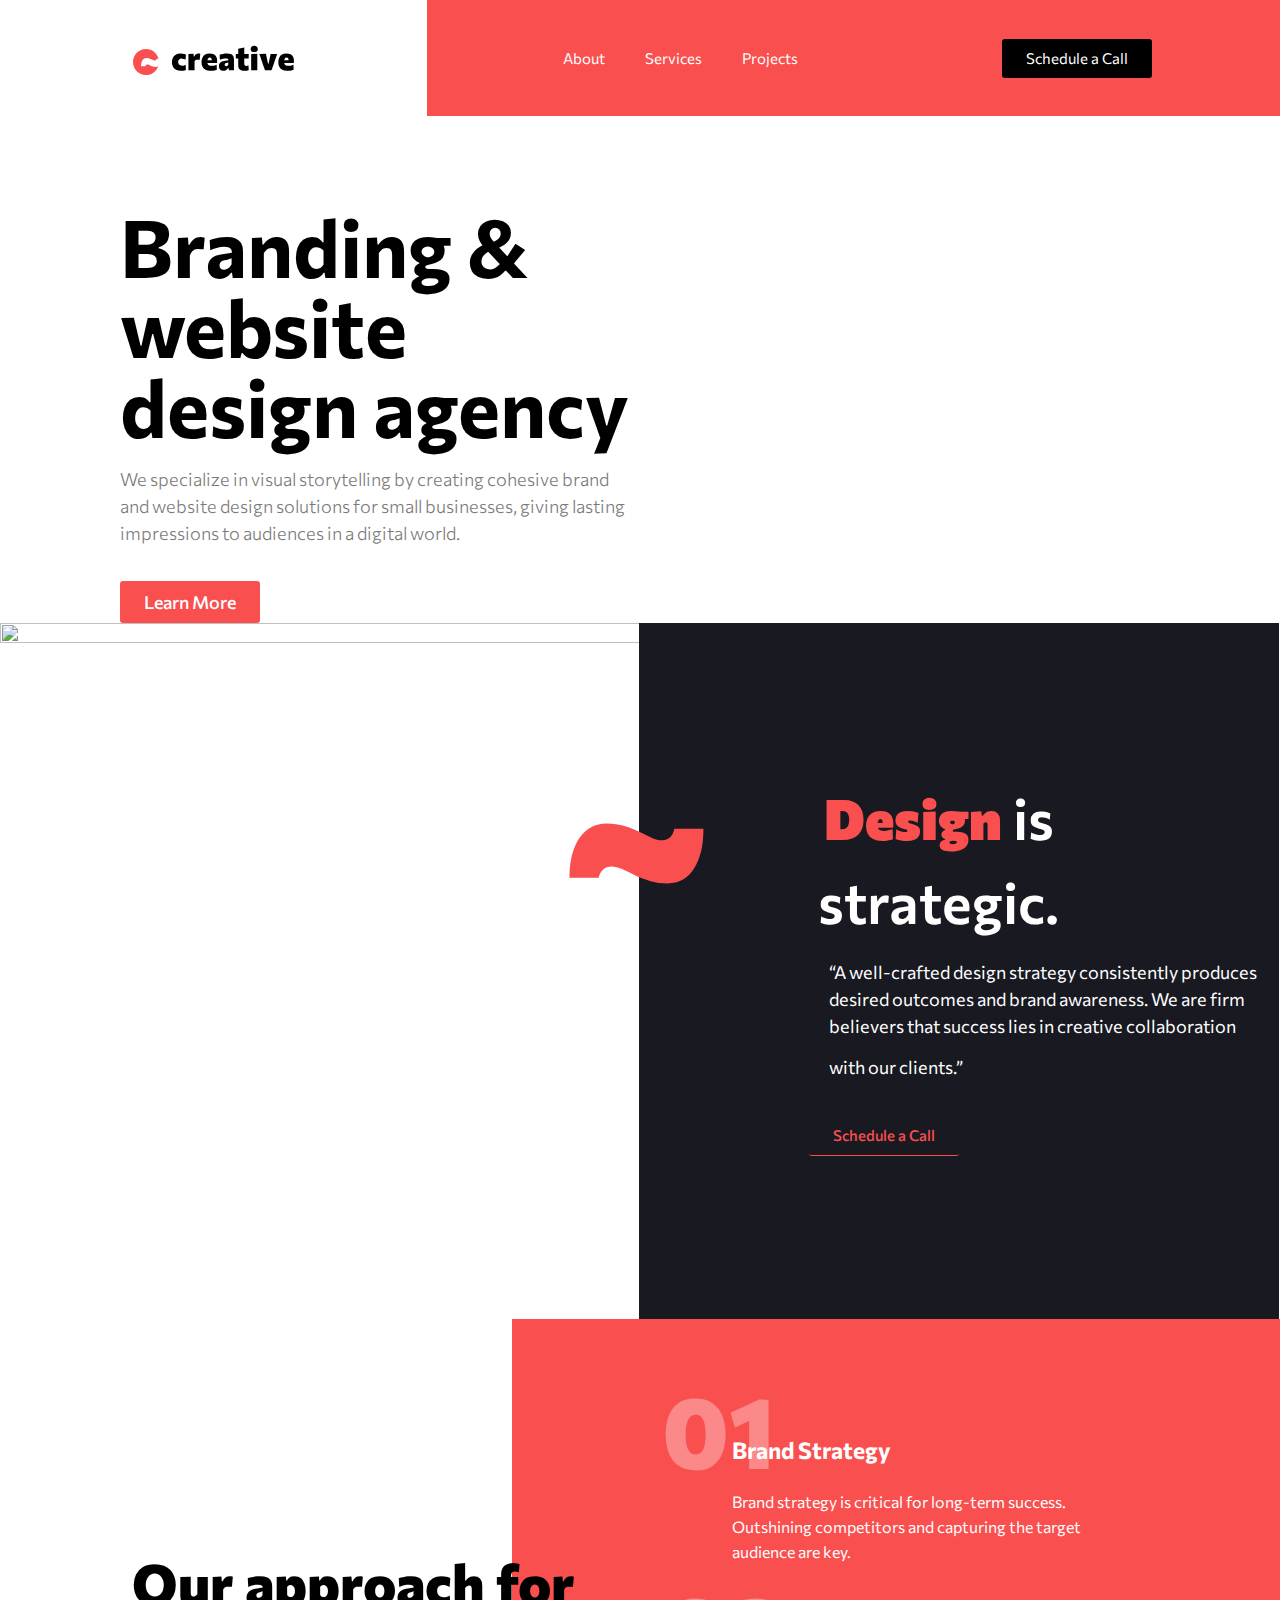
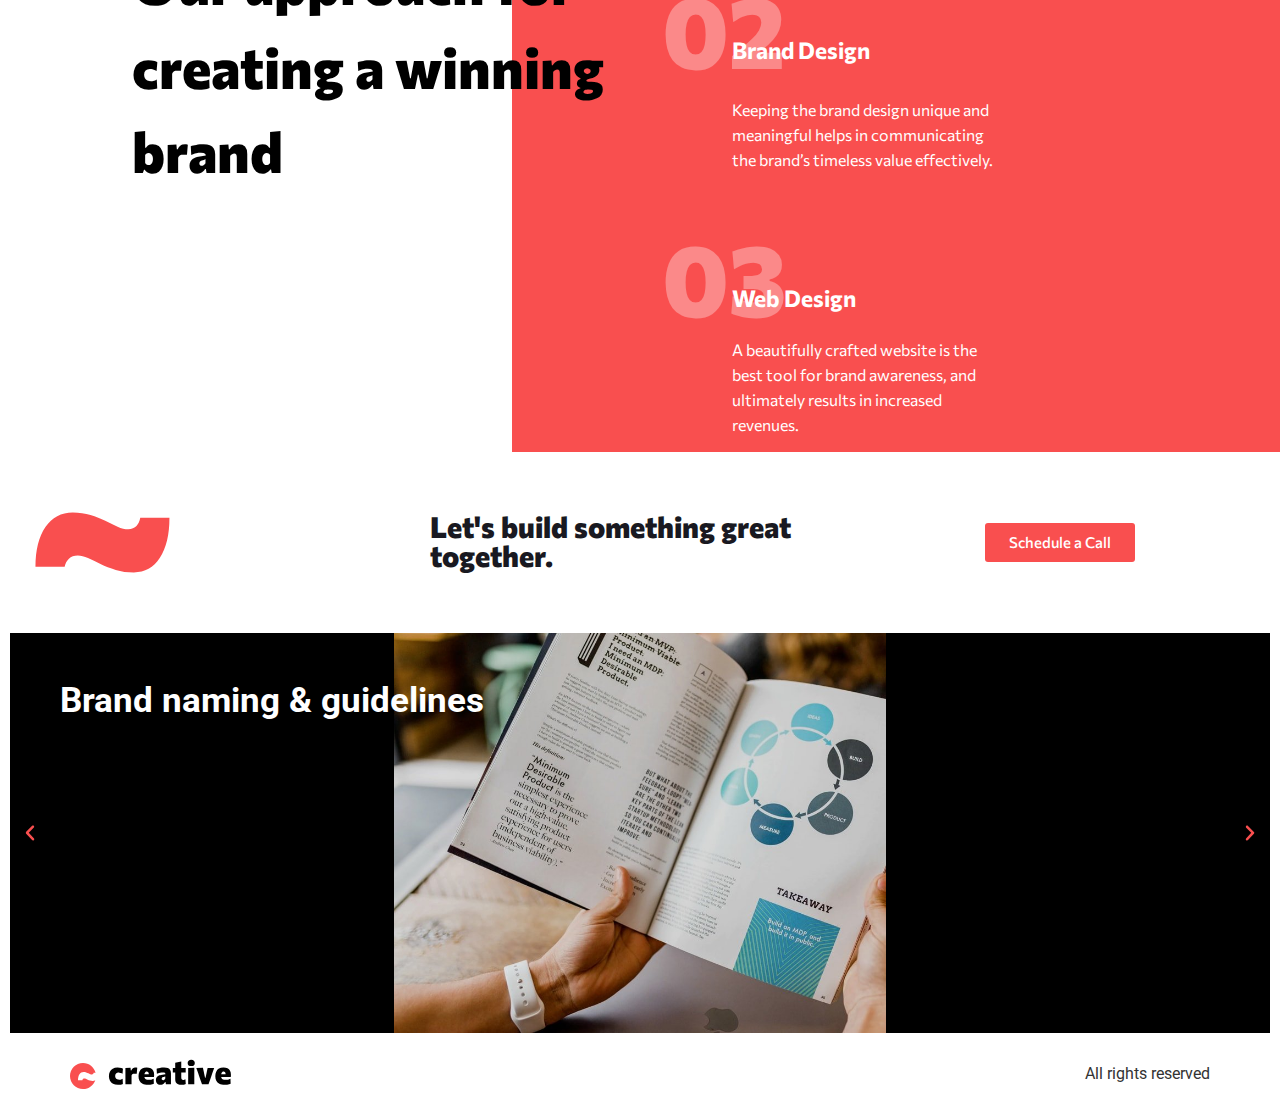
==== commit 2116bc61: "Update index.html" ====
--- a/index.html
+++ b/index.html
@@ -177,7 +177,7 @@
 			<div class="elementor-widget-wrap elementor-element-populated">
 						<div class="elementor-element elementor-element-ad9c7ef elementor-widget__width-inherit elementor-widget elementor-widget-image" data-id="ad9c7ef" data-element_type="widget" data-widget_type="image.default">
 				<div class="elementor-widget-container">
-													<img fetchpriority="high" decoding="async" width="895" height="800" src="wp-content/uploads/2024/11/image-hero.jpg" class="attachment-full size-full wp-image-20" alt="" srcset="https://creative.pulseglint.com/wp-content/uploads/2024/11/image-hero.jpg 895w, https://creative.pulseglint.com/wp-content/uploads/2024/11/image-hero-300x268.jpg 300w, https://creative.pulseglint.com/wp-content/uploads/2024/11/image-hero-768x686.jpg 768w" sizes="(max-width: 895px) 100vw, 895px" />													</div>
+													<img class="attachment-full size-full wp-image-20" alt="" srcset="https://github.com/mabdaluh/Figma-to-WP/raw/main/wp-content/uploads/2024/11/image-hero.jpg 895w, https://github.com/mabdaluh/Figma-to-WP/raw/main/wp-content/uploads/2024/11/image-hero-300x268.jpg 300w, https://github.com/mabdaluh/Figma-to-WP/raw/main/wp-content/uploads/2024/11/image-hero-768x686.jpg 768w" sizes="(max-width: 895px) 100vw, 895px">													</div>
 				</div>
 					</div>
 		</div>
@@ -197,7 +197,7 @@
 			<div class="elementor-widget-wrap elementor-element-populated">
 						<div class="elementor-element elementor-element-8b150c3 elementor-widget elementor-widget-image" data-id="8b150c3" data-element_type="widget" data-widget_type="image.default">
 				<div class="elementor-widget-container">
-													<img decoding="async" width="735" height="984" src="wp-content/uploads/2024/11/image-strategic.jpg" class="attachment-large size-large wp-image-24" alt="" srcset="https://creative.pulseglint.com/wp-content/uploads/2024/11/image-strategic.jpg 735w, https://creative.pulseglint.com/wp-content/uploads/2024/11/image-strategic-224x300.jpg 224w" sizes="(max-width: 735px) 100vw, 735px" />													</div>
+													<img decoding="async" width="735" height="984" class="attachment-large size-large wp-image-24" alt="" srcset="https://github.com/mabdaluh/Figma-to-WP/raw/main/wp-content/uploads/2024/11/image-strategic.jpg 735w, https://github.com/mabdaluh/Figma-to-WP/raw/main/wp-content/uploads/2024/11/image-strategic-224x300.jpg 224w" sizes="(max-width: 735px) 100vw, 735px" />													</div>
 				</div>
 					</div>
 		</div>
@@ -454,4 +454,4 @@
 </html>
 
 
-<!-- Page cached by LiteSpeed Cache 6.5.2 on 2024-11-25 12:43:23 -->+<!-- Page cached by LiteSpeed Cache 6.5.2 on 2024-11-25 12:43:23 -->
